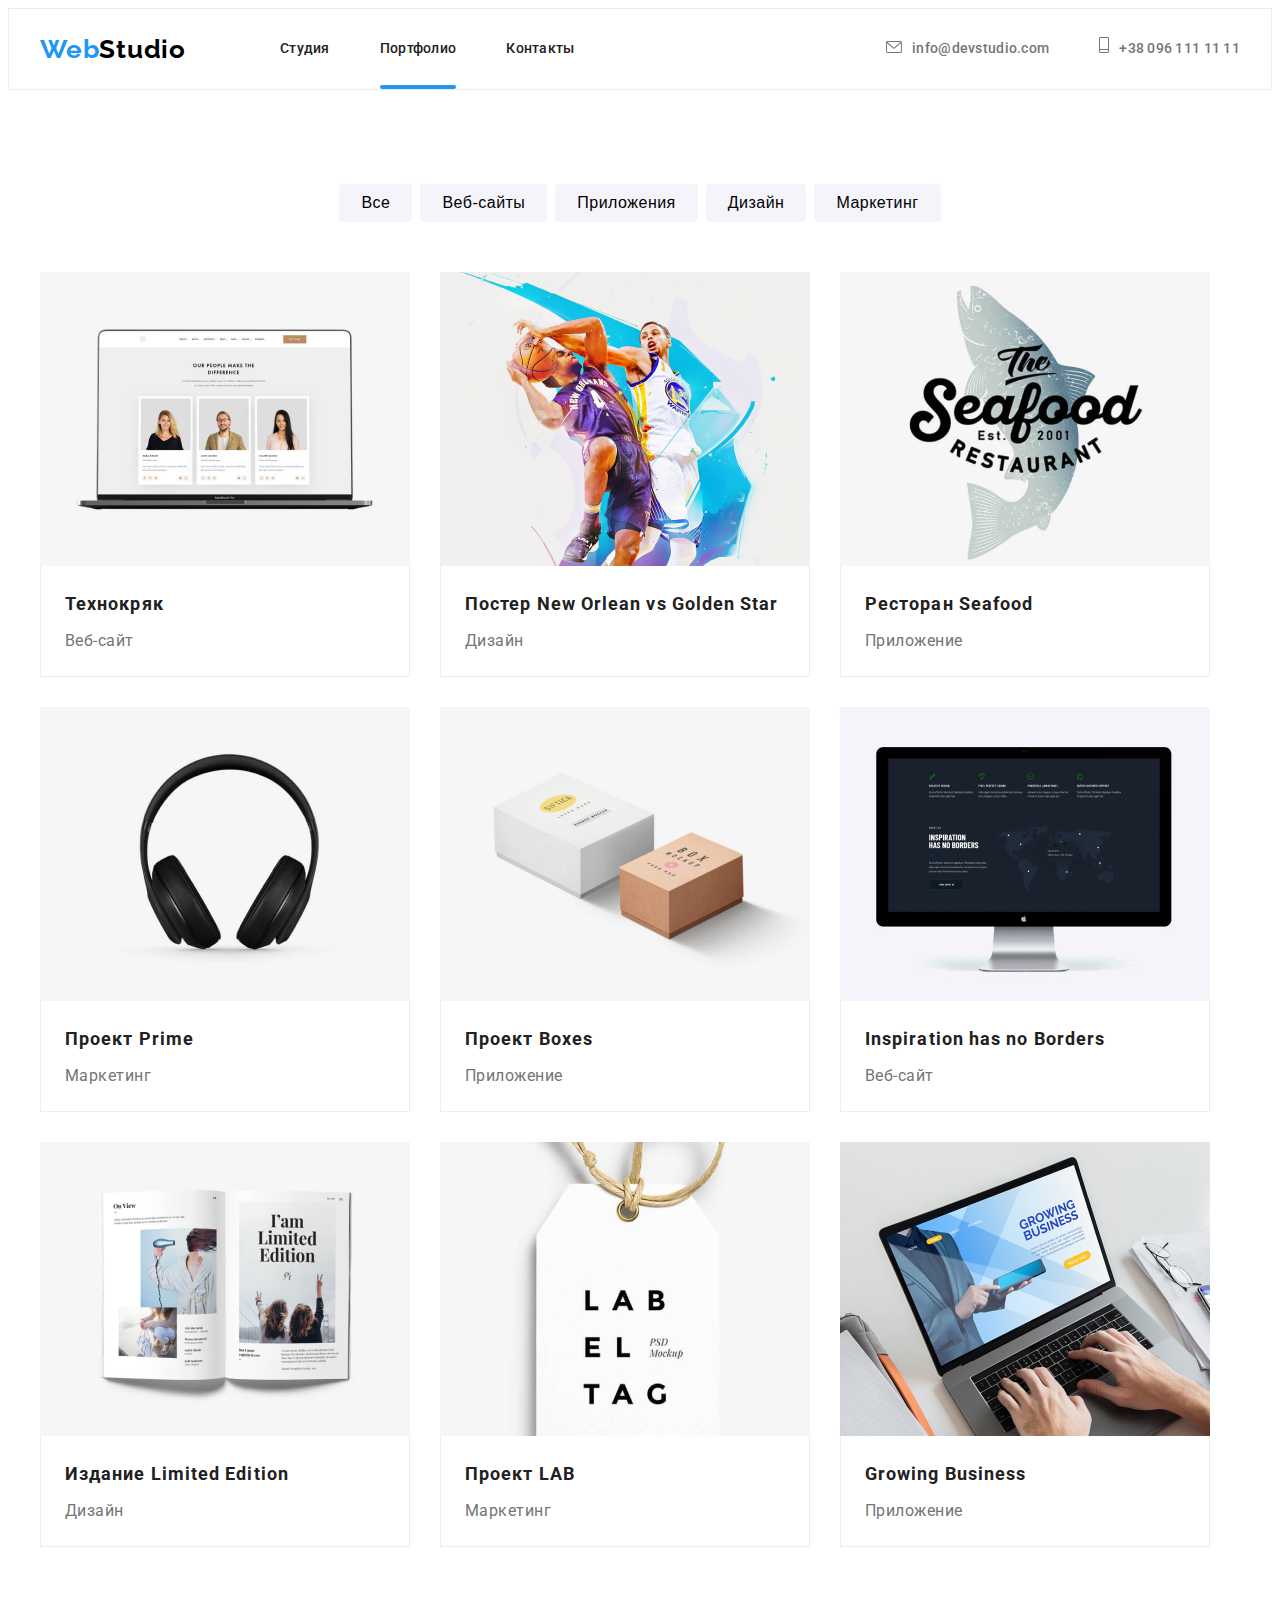
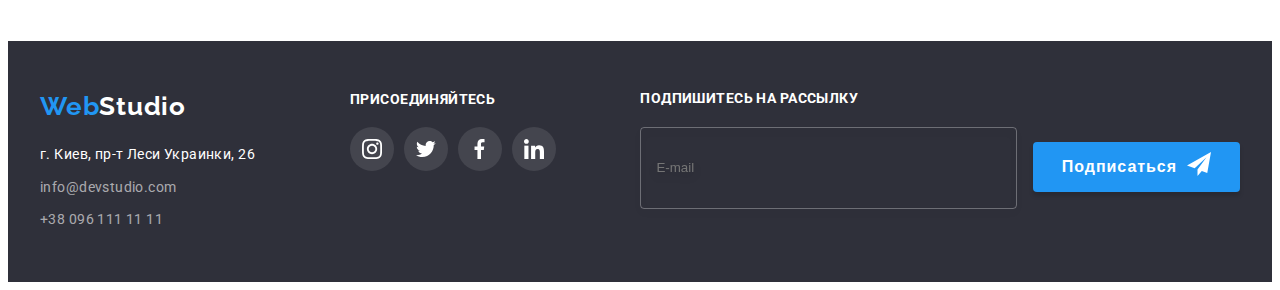
==== portfolio.html @ e5c0bc7d "Initial commit" ====
<!DOCTYPE html>
<html lang="ru">

<head>
    <meta charset="utf-8" />
    <meta name="viewport" content="width=divice-width, initial-scale=1.0" />
    <title> WebStudio </title>
    <link rel="preconnect" href="https://fonts.googleapis.com">
    <link rel="preconnect" href="https://fonts.gstatic.com" crossorigin>
    <link
        href="https://fonts.googleapis.com/css2?family=Raleway:wght@700&family=Roboto:wght@400;500;700;900&display=swap"
        rel="stylesheet">
    <link rel="stylesheet" href="https://cdnjs.cloudflare.com/ajax/libs/modern-normalize/1.1.0/modern-normalize.min.css"
        integrity="sha512-wpPYUAdjBVSE4KJnH1VR1HeZfpl1ub8YT/NKx4PuQ5NmX2tKuGu6U/JRp5y+Y8XG2tV+wKQpNHVUX03MfMFn9Q=="
        crossorigin="anonymous" referrerpolicy="no-referrer" />
    <link rel="stylesheet" href="./css/styles.css">
</head>
<body>
    <header class="header">
        <div class="container header-container">
            <a class="logo link" href="/">Web<span class="logo-header">Studio</span></a>
            <nav class="nav">
    
                <ul class="list">
                    <li class="item">
                        <a class="link " href="/">Студия</a>
                    </li>
                    <li class="item">
                        <a class="link current" href="./portfolio.html">Портфолио</a>
                    </li>
                    <li class="item">
                        <a class="link" href="#">Контакты</a>
                    </li>
                </ul>
            </nav>
            <ul class="list header-contacts ">
                <li class="item">
                    <a class="link" href="mailto:info@devstudio.com"><svg class="icon" width="16" height="12">
                            <use href="./images/icons.svg#icon-envelope"></use>
                        </svg>info@devstudio.com</a>
                </li>
                <li class="item">
                    <a class="link" href="tel:+380961111111"><svg class="icon" width="10" height="16">
                            <use href="./images/icons.svg#icon-phone"></use>
                        </svg>+38 096 111 11 11</a>
                </li>
            </ul>
        </div>
    </header>
    <main>
        <section class="portfolio">
            <div class="container buttons-container">
                <h1 class="visually-hidden">Портфолио</h1>
                <ul class="buttons-list list">
                    <li class="item">
                        <button class="button" type="button">Все</button>
                    </li>
                    <li class="item">
                        <button class="button" type="button">Веб-сайты</button>
                    </li>
                    <li class="item">
                        <button class="button" type="button">Приложения</button>
                    </li>
                    <li class="item">
                        <button class="button" type="button">Дизайн</button>
                    </li>
                    <li class="item">
                        <button class="button" type="button">Маркетинг</button>
                    </li>
                </ul>
            </div>
            <div class="container">
                <ul class="list cards">
                    <li class="item card">
                        <a class="link" href="#">
                            <div class="img-wrap">
                                <img src="images/portfolio1.jpg" alt="web-site example" width="370px" height="294" />
                                <p class="overlay-text">
                                    Технокряк это современная площадка распространения коронавируса.
                                    Компании используют эту платформу для цифрового
                                    шпионажа и атак на защищённые сервера конкурентов.
                                </p>
                            </div>
                            <div class="info">
                                <h2 class="title">Технокряк</h2>
                                <p class="text">Веб-сайт</p>
                            </div>
                        </a>
                    </li>
                    <li class="item card">
                        <a href="#" class="link">
                            <div class="img-wrap">
                                <img src="images/portfolio2.jpg" alt="web-site example" width="370px" height="294" />
                                <p class="overlay-text">
                                    Технокряк это современная площадка распространения коронавируса.
                                    Компании используют эту платформу для цифрового
                                    шпионажа и атак на защищённые сервера конкурентов.
                                </p>
                            </div>
                            <div class="info">
                                <h2 class="title">Постер New Orlean vs Golden Star</h2>
                                <p class="text">Дизайн</p>
                            </div>
                        </a>
                    </li>
                    <li class="item card">
                        <a href="#" class="link">
                            <div class="img-wrap">
                                <img src="images/portfolio3.jpg" alt="web-site example" width="370px" height="294" />
                                <p class="overlay-text">
                                    Технокряк это современная площадка распространения коронавируса.
                                    Компании используют эту платформу для цифрового
                                    шпионажа и атак на защищённые сервера конкурентов.
                                </p>
                            </div>
                            <div class="info">
                                <h2 class="title">Ресторан Seafood</h2>
                                <p class="text">Приложение</p>
                            </div>
                        </a>
                    </li>
                    <li class="item card">
                        <a href="#" class="link">
                            <div class="img-wrap">
                                <img src="images/portfolio4.jpg" alt="web-site example" width="370px" height="294" />
                                <p class="overlay-text">
                                    Технокряк это современная площадка распространения коронавируса.
                                    Компании используют эту платформу для цифрового
                                    шпионажа и атак на защищённые сервера конкурентов.
                                </p>
                            </div>
                            <div class="info">
                                <h2 class="title">Проект Prime</h2>
                                <p class="text">Маркетинг</p>
                            </div>
                        </a>
                    </li>
                    <li class="item card">
                        <a href="#" class="link">
                            <div class="img-wrap">
                                <img src="images/portfolio5.jpg" alt="web-site example" width="370px" height="294" />
                                <p class="overlay-text">
                                    Технокряк это современная площадка распространения коронавируса.
                                    Компании используют эту платформу для цифрового
                                    шпионажа и атак на защищённые сервера конкурентов.
                                </p>
                            </div>
                            <div class="info">
                                <h2 class="title">Проект Boxes</h2>
                                <p class="text">Приложение</p>
                            </div>
                        </a>
                    </li>
                    <li class="item card">
                        <a href="#" class="link">
                            <div class="img-wrap">
                                <img src="images/portfolio6.jpg" alt="web-site example" width="370px" height="294" />
                                <p class="overlay-text">
                                    Технокряк это современная площадка распространения коронавируса.
                                    Компании используют эту платформу для цифрового
                                    шпионажа и атак на защищённые сервера конкурентов.
                                </p>
                            </div>
                            <div class="info">
                                <h2 class="title">Inspiration has no Borders</h2>
                                <p class="text">Веб-сайт</p>
                            </div>
                        </a>
                    </li>
                    <li class="item card">
                        <a href="#" class="link">
                            <div class="img-wrap">
                                <img src="images/portfolio7.jpg" alt="web-site example" width="370px" height="294" />
                                <p class="overlay-text">
                                    Технокряк это современная площадка распространения коронавируса.
                                    Компании используют эту платформу для цифрового
                                    шпионажа и атак на защищённые сервера конкурентов.
                                </p>
                            </div>
                            <div class="info">
                                <h2 class="title">Издание Limited Edition</h2>
                                <p class="text">Дизайн</p>
                            </div>
                        </a>
                    </li>
                    <li class="item card">
                        <a href="#" class="link">
                            <div class="img-wrap">
                                <img src="images/portfolio8.jpg" alt="web-site example" width="370px" height="294" />
                                <p class="overlay-text">
                                    Технокряк это современная площадка распространения коронавируса.
                                    Компании используют эту платформу для цифрового
                                    шпионажа и атак на защищённые сервера конкурентов.
                                </p>
                            </div>
                            <div class="info">
                                <h2 class="title">Проект LAB</h2>
                                <p class="text">Маркетинг</p>
                            </div>
                        </a>
                    </li>
                    <li class="item card">
                        <a href="#" class="link">
                            <div class="img-wrap">
                                <img src="images/portfolio9.jpg" alt="web-site example" width="370px" height="294" />
                                <p class="overlay-text">
                                    Технокряк это современная площадка распространения коронавируса.
                                    Компании используют эту платформу для цифрового
                                    шпионажа и атак на защищённые сервера конкурентов.
                                </p>
                            </div>
                            <div class="info">
                                <h2 class="title">Growing Business</h2>
                                <p class="text">Приложение</p>
                            </div>
                        </a>
                    </li>
                </ul>
            </div>
        </section>
    </main>
    <footer class="footer">
        <div class="container">
            <div class="footer-contacts">
                <a class="logo link" href="/">Web<span class="logo-footer">Studio</span></a>
                <address>
                    <ul class="list contact-list">
                        <li class="item">
                            <a class="link" href="https://goo.gl/maps/MKQ6ixuW8aqWwScH6">г. Киев, пр-т Леси Украинки, 26</a>
                        </li>
                        <li class="item">
                            <a class="link" href="mailto:info@devstudio.com">info@devstudio.com</a>
                        </li>
                        <li class="item">
                            <a class="link" href="tel:+380961111111">+38 096 111 11 11</a>
                        </li>
                    </ul>
                </address>
            </div>
            <div class="footer-social-box">
                <p class="text">присоединяйтесь</p>
                <ul class="list footer-social">
                    <li class="item">
                        <a class="link" href="https://www.instagram.com/" target="_blank" rel="noopener noreferrer">
                            <svg class="icon" width="20" height="20">
                                <use href="./images/icons.svg#icon-instagram"></use>
                            </svg>
                        </a>
                    </li>
                    <li class="item">
                        <a class="link" href="https://www.twitter.com/" target="_blank" rel="noopener noreferrer">
                            <svg class="icon" width="20" height="20">
                                <use href="./images/icons.svg#icon-twitter"></use>
                            </svg>
                        </a>
                    </li>
                    <li class="item">
                        <a class="link" href="https://www.facebook.com/" target="_blank" rel="noopener noreferrer">
                            <svg class="icon" width="20" height="20">
                                <use href="./images/icons.svg#icon-facebook"></use>
                            </svg>
                        </a>
                    </li>
                    <li class="item">
                        <a class="link" href="https://www.linkedin.com/" target="_blank" rel="noopener noreferrer">
                            <svg class="icon" width="20" height="20">
                                <use href="./images/icons.svg#icon-linkedin"></use>
                            </svg>
                        </a>
                    </li>
                </ul>
            </div>
            <div class="footer-input">
                <p class="join">Подпишитесь на рассылку</p>
                <form class="mail">
                    <label class="mail-field">
                        <input type="email" name="mail" class="mail-input" placeholder="E-mail" />
                    </label>
                    <button type="submit" class="button submit">Подписаться
                        <svg class="submit-icon" width="24" height="24">
                            <use href="./images/icons.svg#icon-send"></use>
                        </svg>
                    </button>
                </form>
            </div>
        </div>
    </footer>
</body>
</html>
---- css/styles.css ----
:root {
  --primary-text-color: #757575;
  --primary-bg-color: #ffffff;
  --secondary-bg-color: #f5f4fa;
  --footer-hero-bg-color: #2f303a;
  --title-link-color: #212121;
  --secondary-link-color: #757575;
  --accent-color: #2196f3;
  --logo-up-color: #000000;
  --logo-down-color: #ffffff;
  --address-color: #ffffff;
  --address-secondary-color: rgba(255, 255, 255, 0.6);
}

/* General styles */

body {
  color: var(--primary-text-color);
  background-color: var(--primary-bg-color);
  font-family: Roboto, sans-serif;
  font-size: 14px;
  line-height: 1.71;
  letter-spacing: 0.03em;
}

ol,
ul {
  list-style: none;
  margin: 0;
  padding: 0;
}

h1,
h2,
h3,
h4,
h5,
h6,
li,
p {
  margin: 0;
  padding: 0;
}

img {
  display: block;
}

.container {
  margin-right: auto;
  margin-left: auto;
  width: 1200px;
  padding-left: 15px;
  padding-right: 15px;
}

.visually-hidden {
  position: absolute;
  white-space: nowrap;
  width: 1px;
  height: 1px;
  overflow: hidden;
  border: 0;
  padding: 0;
  clip: rect(0 0 0 0);
  clip-path: inset(50%);
  margin: -1px;
}

.button {
  border: none;
  outline: none;
}

.link {
  text-decoration: none;
}

.title {
  color: var(--title-link-color);
  font-weight: 700;
  font-size: 36px;
  line-height: 1.17;
}

/* Logo  */

.logo {
  font-family: "Raleway", sans-serif;
  font-weight: 700;
  font-size: 26px;
  line-height: 1.19;
  color: var(--accent-color);
  letter-spacing: 0.03em;
  margin-right: 94px;
}

.logo-header {
  color: var(--logo-up-color);
}

.logo-footer {
  color: var(--logo-down-color);
}

/* Rest of the header */

.header {
  border: 1px solid #ececec;
}

.header-container {
  display: flex;
  align-items: center;
  height: 80px;
}

.header-contacts {
  margin-left: auto;
}

.nav {
  display: flex;
}

.nav .link {
  font-weight: 500;
  font-size: 14px;
  line-height: 1.14;
  letter-spacing: 0.02em;
  color: var(--title-link-color);
  transition: color 250ms cubic-bezier(0.4, 0, 0.2, 1);

  padding: 33px 0;

  position: relative;
}

.nav .link.current::after {
  content: "";

  position: absolute;
  left: 0;
  bottom: 0;

  display: block;
  width: 100%;
  height: 4px;
  background-color: var(--accent-color);
  border-radius: 2px;
}

.header .list {
  display: flex;
}

.header .item:not(:last-child) {
  margin-right: 50px;
}

.header-contacts .link {
  font-weight: 500;
  font-size: 14px;
  line-height: 1.14;
  letter-spacing: 0.02em;
  color: var(--secondary-link-color);
  transition: color 250ms cubic-bezier(0.4, 0, 0.2, 1);

  align-items: center;
}

.header .list .link:hover,
.header .list .link:focus {
  color: var(--accent-color);
}

.header-contacts .link:hover,
.header-contacts .link:focus,
.header-contacts .icon:hover,
.header-contacts .icon:focus {
  color: var(--accent-color);
  --color2: var(--accent-color);
}

.header-contacts .icon {
  margin-right: 10px;
}

/* Hero */

.hero {
  background-color: var(--footer-hero-bg-color);

  background-image: linear-gradient(
      rgba(47, 48, 58, 0.4),
      rgba(47, 48, 58, 0.4)
    ),
    url(../images/hero.jpg);

  padding-top: 200px;
  padding-bottom: 200px;
}

.hero .container {
  display: flex;
  justify-content: center;
  align-items: center;
  flex-direction: column;
}

.hero .title {
  color: var(--primary-bg-color);
  font-weight: 900;
  font-size: 44px;
  line-height: 1.36;

  text-align: center;
  letter-spacing: 0.06em;
  text-transform: uppercase;
  margin-bottom: 30px;
}

.hero .button {
  background: var(--accent-color);
  border-radius: 4px;

  color: var(--address-color);
  font-weight: bold;
  font-size: 16px;
  line-height: 1.87;
  text-align: center;
  letter-spacing: 0.06em;

  min-width: 200px;
  min-height: 50px;

  transition: background-color 250ms cubic-bezier(0.4, 0, 0.2, 1),
    background-color 250ms cubic-bezier(0.4, 0, 0.2, 1);
}

.hero .button:active {
  box-shadow: 0px 4px 4px rgba(0, 0, 0, 0.15);
}

.hero .button:hover,
.hero .button:focus {
  background-color: var(--primary-bg-color);
  color: var(--accent-color);
}
/* Advantages */

.advantages {
  padding-top: 94px;
}

.advantages > .container > .list {
  display: flex;
}

.advantages .item {
  width: 270px;
}

.advantages .item:not(:last-child) {
  margin-right: 30px;
}

.advantages .title {
  font-weight: bold;
  font-size: 14px;
  line-height: 1.14;
  letter-spacing: 0.03em;
  text-transform: uppercase;

  margin-bottom: 10px;
}

.advantages .text {
  font-size: 14px;
  line-height: 1.71;

  letter-spacing: 0.03em;
}

.icon-box {
  display: flex;
  width: 270px;
  height: 120px;
  background-color: var(--secondary-bg-color);
  border-radius: 4px;
  margin-bottom: 30px;
  justify-content: center;
  align-items: center;
}

/* Work section */

.work {
  padding-bottom: 94px;
  padding-top: 94px;
}

.work .list {
  display: flex;
}

.work .item {
  margin-right: 30px;
}

.work .item {
  position: relative;
}

.work .text {
  position: absolute;
  bottom: 0;
  left: 0;
  right: 0;
  margin: 0;
  padding-top: 27px;
  padding-bottom: 27px;

  text-align: center;
  font-weight: bold;
  font-size: 14px;
  line-height: 1.14;
  text-align: center;
  letter-spacing: 0.03em;
  text-transform: uppercase;
  color: var(--address-color);

  background: rgba(47, 48, 58, 0.8);
}

.work .title {
  font-weight: bold;
  font-size: 36px;
  line-height: 1.16;
  text-align: center;
  letter-spacing: 0.03em;

  margin-bottom: 50px;
}

/* Team section  */

.team {
  background-color: var(--secondary-bg-color);
  padding-bottom: 94px;
  padding-top: 94px;
}

.team .list {
  display: flex;
}

.team .card {
  background-color: var(--primary-bg-color);
  box-shadow: 0px 1px 3px rgba(0, 0, 0, 0.12), 0px 1px 1px rgba(0, 0, 0, 0.14),
    0px 2px 1px rgba(0, 0, 0, 0.2);
  border-radius: 0px 0px 4px 4px;

  padding-bottom: 30px;
  margin-right: 30px;
}

.team .title {
  font-weight: bold;
  font-size: 36px;
  line-height: 1.16;
  text-align: center;
  letter-spacing: 0.03em;
  margin-bottom: 50px;
}

.team .list .title {
  font-weight: 500;
  font-size: 16px;
  line-height: 1.18;

  text-align: center;
  letter-spacing: 0.03em;

  margin-bottom: 10px;
  margin-top: 30px;
}

.team .text {
  font-size: 16px;
  line-height: 1.18;

  text-align: center;
  letter-spacing: 0.03em;
  margin-bottom: 16px;
}

.team-social {
  display: flex;
  justify-content: center;
}

.team .item {
  display: flex;
  justify-content: center;
  align-items: center;
}

.team .link {
  width: 44px;
  height: 44px;
  background-color: var(--address-color);
  fill: #afb1b8;
  transition: background-color 250ms cubic-bezier(0.4, 0, 0.2, 1),
    fill 250ms cubic-bezier(0.4, 0, 0.2, 1);

  border-radius: 50%;
}

.team .item:not(:last-child) {
  margin-right: 10px;
}

.team-social .link {
  display: flex;
  align-items: center;
  justify-content: center;
}

.team .link:hover,
.team .link:focus {
  background-color: var(--accent-color);
  fill: var(--primary-bg-color);
}

/* Our clients */

.clients {
  padding: 94px 0;
}

.clients .title {
  font-weight: bold;
  font-size: 36px;
  line-height: 1.16;
  text-align: center;
  letter-spacing: 0.03em;
  margin-bottom: 50px;
}

.clients .list {
  display: flex;
  justify-content: center;
}

.clients .item:not(:last-child) {
  margin-right: 30px;
}

.clients .link {
  display: flex;
  width: 170px;
  height: 92px;
  align-items: center;
  justify-content: center;
  border: 1px solid #afb1b8;
  border-radius: 4px;
  fill: #afb1b8;

  transition: border-color 250ms cubic-bezier(0.4, 0, 0.2, 1);
  transition: fill 250ms cubic-bezier(0.4, 0, 0.2, 1);
}

.clients .link:hover,
.clients .link:focus {
  fill: var(--accent-color);
  border: 1px solid var(--accent-color);
}

/* Footer */

.footer {
  background-color: var(--footer-hero-bg-color);
  padding-bottom: 50px;
  padding-top: 50px;
}

.footer .container {
  display: flex;
}

.footer-contacts {
  margin-right: 70px;
}

.footer .list {
  margin-top: 20px;
}

.footer .list.contact-list .link {
  color: var(--address-secondary-color);
  font-family: Roboto;
  font-style: normal;
  font-weight: normal;
  font-size: 14px;
  line-height: 1.71;

  transition: color 250ms cubic-bezier(0.4, 0, 0.2, 1);

  letter-spacing: 0.03em;
}

.footer .item:not(:last-child) {
  margin-bottom: 9px;
}

.footer .item:first-child .link {
  color: var(--address-color);
}

.footer .list .link:hover,
.footer .list .link:focus {
  color: var(--accent-color);
}

.footer-social-box .text {
  font-weight: bold;
  font-size: 14px;
  line-height: 16px;
  letter-spacing: 0.03em;
  text-transform: uppercase;
  color: var(--address-color);
}

.footer-social {
  display: flex;
}

.footer-social .icon {
  fill: var(--address-color);
}

.footer-social .link {
  width: 44px;
  height: 44px;
  display: flex;
  align-items: center;
  justify-content: center;
  background: rgba(255, 255, 255, 0.1);
  border-radius: 50%;

  transition: background-color 250ms cubic-bezier(0.4, 0, 0.2, 1),
    fill 250ms cubic-bezier(0.4, 0, 0.2, 1);
}

.footer-social .item:not(:last-child) {
  margin-right: 10px;
}

.footer-social .link:hover,
.footer-social .link:focus {
  background-color: var(--accent-color);
}

.footer-input {
  margin-left: auto;
}

.join {
  font-weight: bold;
  font-size: 14px;
  line-height: 1.14;
  letter-spacing: 0.03em;
  text-transform: uppercase;
  margin-bottom: 20px;

  color: var(--address-color);
}

.mail-input {
  border: 1px solid rgba(255, 255, 255, 0.3);
  filter: drop-shadow(0px 4px 4px rgba(0, 0, 0, 0.15));
  border-radius: 4px;
  background-color: transparent;

  color: var(--address-color);

  margin-right: 12px;
  padding-top: 15px;
  padding-bottom: 15px;
  padding-left: 15px;
  width: 358px;
  height: 50px;
}

.submit {
  background-color: var(--accent-color);
  box-shadow: 0px 4px 4px rgba(0, 0, 0, 0.15);
  border-radius: 4px;

  font-weight: bold;
  font-size: 16px;
  display: inline-flex;
  line-height: 1.87;
  text-align: center;
  letter-spacing: 0.06em;
  color: var(--address-color);

  padding: 10px 29px;
  height: 50px;
  transition: color 250ms cubic-bezier(0.4, 0, 0.2, 1),
    background-color 250ms cubic-bezier(0.4, 0, 0.2, 1);
}

.submit-icon {
  margin-left: 10px;
  fill: var(--primary-bg-color);
  transition: fill 250ms cubic-bezier(0.4, 0, 0.2, 1);
}

.submit:hover .submit-icon,
.submit:focus .submit-icon {
  fill: var(--accent-color);
}

.submit:hover,
.submit:focus {
  background-color: var(--primary-bg-color);
  color: var(--accent-color);
}

/* Portfolio */

.portfolio {
  padding-top: 94px;
  padding-bottom: 94px;
}

.buttons-list {
  display: flex;
  justify-content: center;
}

.buttons-container {
  margin-bottom: 50px;
}

.buttons-list .item:not(:last-child) {
  margin-right: 8px;
}

/* Backdrop-modal  */

.backdrop {
  position: fixed;
  top: 0;
  left: 0;
  width: 100vw;
  height: 100vh;
  background-color: rgba(0, 0, 0, 0.2);
  z-index: 999;
}

.backdrop.is-hidden {
  opacity: 0;
  pointer-events: none;
}

.modal {
  min-width: 528px;
  min-height: 581px;
  padding: 40px;
  box-sizing: border-box;

  position: absolute;
  top: 50%;
  left: 50%;
  transform: translate(-50%, -50%);

  background: var(--primary-bg-color);
  box-shadow: 0px 1px 3px rgba(0, 0, 0, 0.12), 0px 1px 1px rgba(0, 0, 0, 0.14),
    0px 2px 1px rgba(0, 0, 0, 0.2);
  border-radius: 4px;
}

.close {
  position: absolute;
  top: 8px;
  right: 8px;

  display: flex;
  align-items: center;
  justify-content: center;

  min-width: 30px;
  min-height: 30px;
  padding: 0;
  border: 1px solid rgba(0, 0, 0, 0.1);
  border-radius: 50%;
  background-color: transparent;
  transition: fill 250ms cubic-bezier(0.4, 0, 0.2, 1);
}

.close:hover,
.close:focus {
  fill: var(--accent-color);
}

.modal-title {
  font-weight: bold;
  font-size: 20px;
  line-height: 1.15;
  text-align: center;
  letter-spacing: 0.03em;
  margin-bottom: 12px;

  color: #212121;
}

.modal-input {
  outline: none;
  width: 100%;

  height: 40px;
  border: 1px solid rgba(33, 33, 33, 0.2);
  border-radius: 4px;
  background-color: transparent;
  padding-left: 42px;
  padding-right: 15px;
  transition: border-color 250ms cubic-bezier(0.4, 0, 0.2, 1);
}

.modal-text {
  outline: none;
  width: 100%;
  height: 120px;
  border: 1px solid rgba(33, 33, 33, 0.2);
  border-radius: 4px;
  background-color: transparent;
  padding: 12px 16px;
  resize: none;
  transition: border-color 250ms cubic-bezier(0.4, 0, 0.2, 1);
}

.modal-field {
  margin-bottom: 10px;
}

.modal-field:last-child {
  margin-bottom: 20px;
}

.modal-label {
  display: block;
  margin-bottom: 4px;
  font-style: 12px;
  line-height: 1.14;
  letter-spacing: 0.01em;
  color: var(--primary-text-color);
}

.input-wrap {
  position: relative;
}

.modal-icon {
  position: absolute;
  top: 50%;
  left: 15px;
  transform: translateY(-50%);
  transition: fill 250ms cubic-bezier(0.4, 0, 0.2, 1);
}

.modal-input:focus,
.modal-text:focus {
  border-color: var(--accent-color);
}

.modal-input:focus + .modal-icon {
  fill: var(--accent-color);
}

.modal-check-text {
  font-size: 14px;
  line-height: 1.71;
  letter-spacing: 0.03em;
  color: var(--primary-text-color);
  display: flex;
  justify-content: center;
  align-items: center;
  margin-bottom: 30px;
}

.modal-check-text::before {
  content: "";
  width: 16px;
  height: 15px;
  border: 2px solid var(--title-link-color);
  display: block;
  border-radius: 2px;
  margin-right: 9px;
}

.modal-check:checked + .modal-check-text::before {
  background-image: url(../images/check.svg);
  border: none;
  background-position: center;
  background-repeat: no-repeat;
}

.terms {
  cursor: pointer;
  text-decoration: underline;
  color: var(--accent-color);
}

.modal-check {
  text-align: center;
}

.modal-button-wrap {
  display: flex;
  justify-content: center;
}

.modal-button {
  background: var(--accent-color);
  box-shadow: 0px 4px 4px rgba(0, 0, 0, 0.15);
  border: none;
  border-radius: 4px;
  padding: 10px 55px;

  font-weight: bold;
  font-size: 16px;
  line-height: 1.87;
  display: flex;
  align-items: center;
  text-align: center;
  letter-spacing: 0.06em;

  color: var(--address-color);
}

.modal-button:active {
  background: #188ce8;
}

/* Portfolio-page  */

.portfolio .button {
  background-color: var(--secondary-bg-color);
  border-radius: 4px;

  padding: 6px 22px;
  font-weight: 500;
  font-size: 16px;
  line-height: 1.62;
  text-align: center;
  letter-spacing: 0.03em;

  transition: background-color 250ms cubic-bezier(0.4, 0, 0.2, 1),
    color 250ms cubic-bezier(0.4, 0, 0.2, 1),
    box-shadow 250ms cubic-bezier(0.4, 0, 0.2, 1);
}

.portfolio .button:hover,
.portfolio .button:focus {
  color: var(--address-color);
  background-color: var(--accent-color);
  box-shadow: 0px 3px 1px rgba(0, 0, 0, 0.1), 0px 1px 2px rgba(0, 0, 0, 0.08),
    0px 2px 2px rgba(0, 0, 0, 0.12);
}

.portfolio .cards {
  display: flex;
  flex-wrap: wrap;
}

.portfolio .title {
  font-weight: bold;
  font-size: 18px;
  line-height: 2;
  letter-spacing: 0.06em;

  margin-bottom: 4px;
}

.portfolio .text {
  font-size: 16px;
  line-height: 1.87;
  letter-spacing: 0.03em;
  color: var(--primary-text-color);
}

.img-wrap {
  position: relative;
  overflow: hidden;
}

.portfolio .card {
  transition: box-shadow 250ms cubic-bezier(0.4, 0, 0.2, 1);
  width: 370px;
}

.overlay-text {
  position: absolute;
  top: 0;
  left: 0;
  padding: 63px 24px;
  transform: translateY(100%);

  font-size: 18px;
  line-height: 1.56;
  letter-spacing: 0.03em;

  color: var(--address-color);
  background-color: rgba(33, 150, 243, 0.9);
  transition: transform 250ms cubic-bezier(0.4, 0, 0.2, 1);
}

.portfolio .card:hover,
.portfolio .card:focus {
  box-shadow: 0px 1px 1px rgba(0, 0, 0, 0.12), 0px 4px 4px rgba(0, 0, 0, 0.06),
    1px 4px 6px rgba(0, 0, 0, 0.16);
}

.portfolio .card:hover .overlay-text {
  transform: translateY(0);
}

.info {
  padding: 20px 24px;
  border-right: 1px solid #eeeeee;
  border-left: 1px solid #eeeeee;
  border-bottom: 1px solid #eeeeee;
}

.portfolio .card:not(:nth-child(3n + 3)) {
  margin-right: 30px;
}

.portfolio .card:not(:nth-last-child(-n + 3)) {
  margin-bottom: 30px;
}
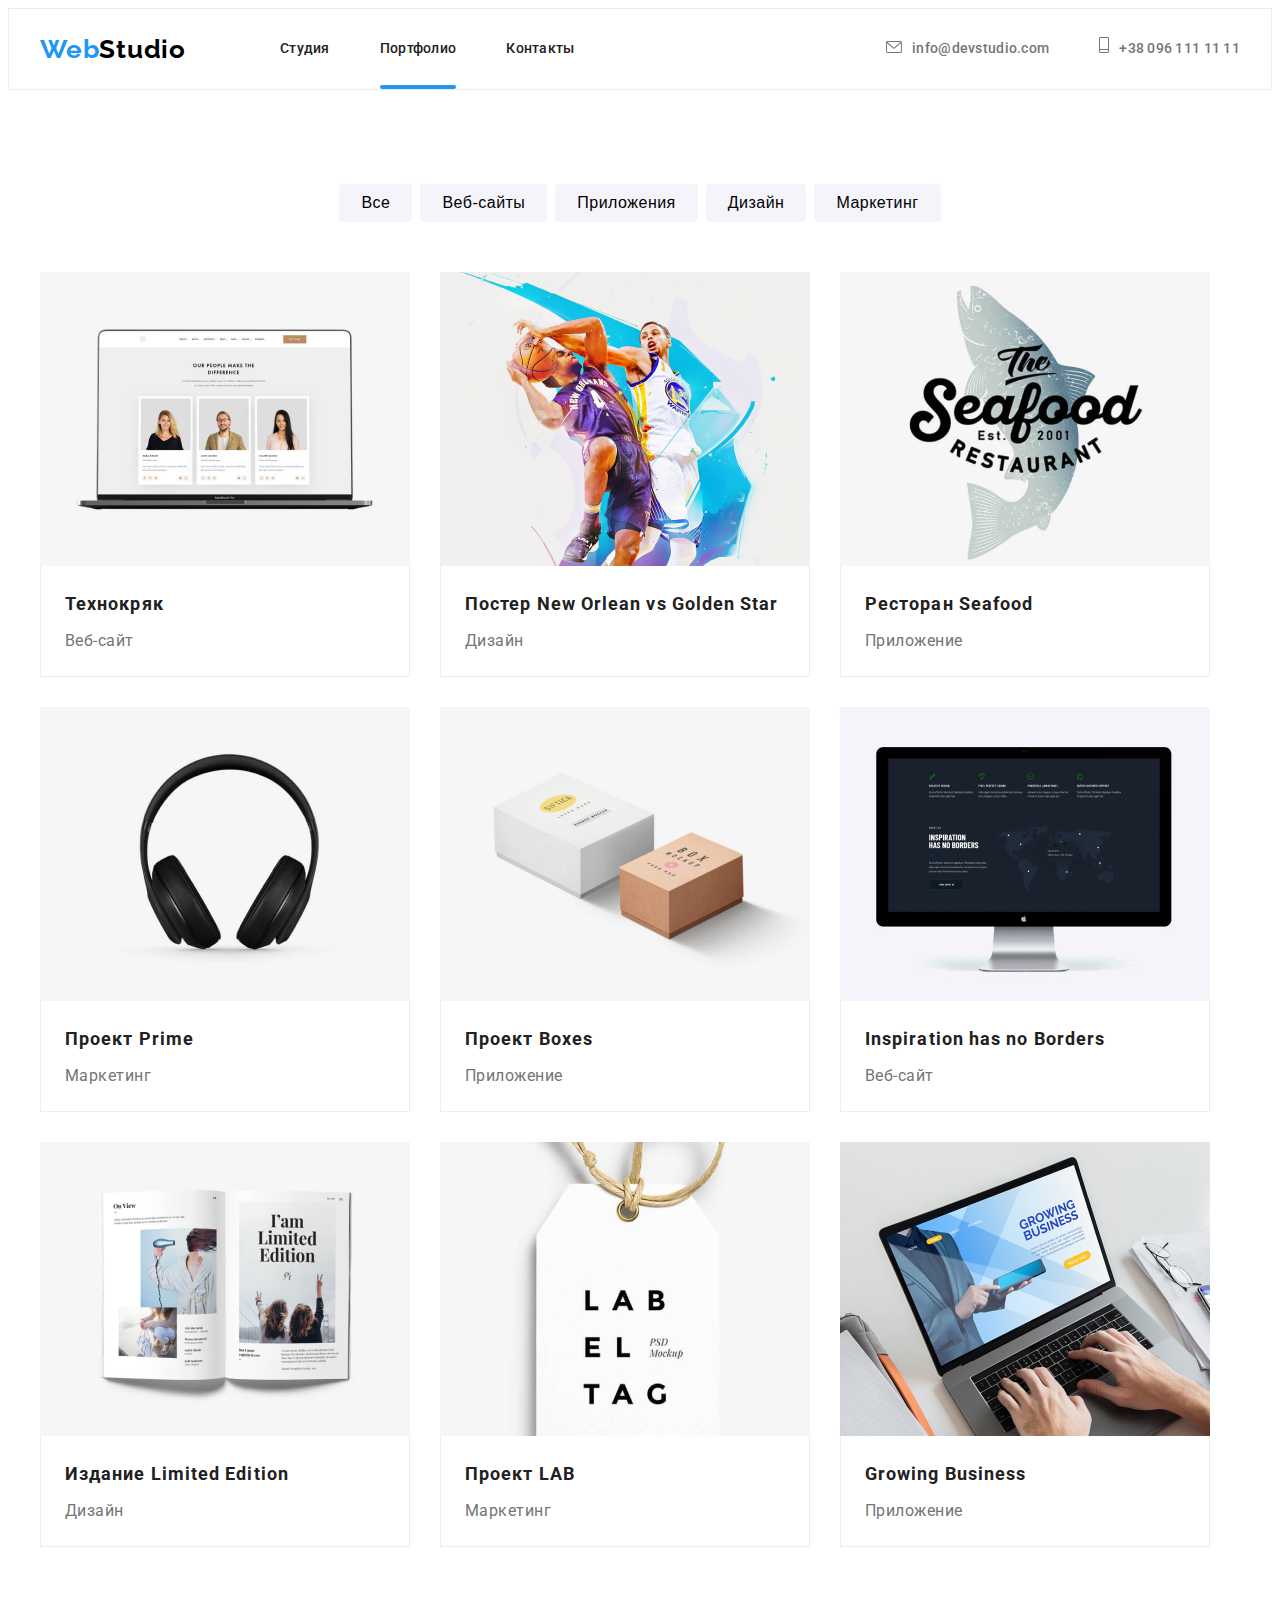
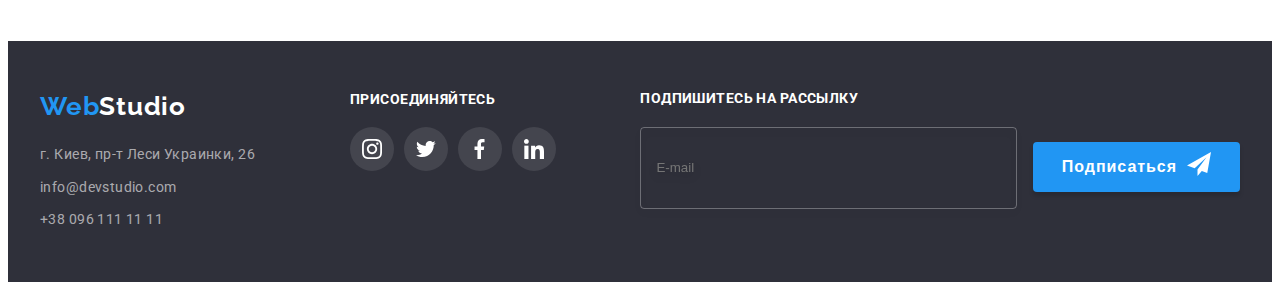
==== commit 926c8fa1: "1" ====
--- a/portfolio.html
+++ b/portfolio.html
@@ -14,6 +14,7 @@
         integrity="sha512-wpPYUAdjBVSE4KJnH1VR1HeZfpl1ub8YT/NKx4PuQ5NmX2tKuGu6U/JRp5y+Y8XG2tV+wKQpNHVUX03MfMFn9Q=="
         crossorigin="anonymous" referrerpolicy="no-referrer" />
     <link rel="stylesheet" href="./css/styles.css">
+    <link rel="stylesheet" href="./css/main.css">
 </head>
 <body>
     <header class="header">
--- a/css/styles.css
+++ b/css/styles.css
@@ -1,944 +1,21 @@
-:root {
-  --primary-text-color: #757575;
-  --primary-bg-color: #ffffff;
-  --secondary-bg-color: #f5f4fa;
-  --footer-hero-bg-color: #2f303a;
-  --title-link-color: #212121;
-  --secondary-link-color: #757575;
-  --accent-color: #2196f3;
-  --logo-up-color: #000000;
-  --logo-down-color: #ffffff;
-  --address-color: #ffffff;
-  --address-secondary-color: rgba(255, 255, 255, 0.6);
-}
-
 /* General styles */
-
-body {
-  color: var(--primary-text-color);
-  background-color: var(--primary-bg-color);
-  font-family: Roboto, sans-serif;
-  font-size: 14px;
-  line-height: 1.71;
-  letter-spacing: 0.03em;
-}
-
-ol,
-ul {
-  list-style: none;
-  margin: 0;
-  padding: 0;
-}
-
-h1,
-h2,
-h3,
-h4,
-h5,
-h6,
-li,
-p {
-  margin: 0;
-  padding: 0;
-}
-
-img {
-  display: block;
-}
-
-.container {
-  margin-right: auto;
-  margin-left: auto;
-  width: 1200px;
-  padding-left: 15px;
-  padding-right: 15px;
-}
-
-.visually-hidden {
-  position: absolute;
-  white-space: nowrap;
-  width: 1px;
-  height: 1px;
-  overflow: hidden;
-  border: 0;
-  padding: 0;
-  clip: rect(0 0 0 0);
-  clip-path: inset(50%);
-  margin: -1px;
-}
-
-.button {
-  border: none;
-  outline: none;
-}
-
-.link {
-  text-decoration: none;
-}
-
-.title {
-  color: var(--title-link-color);
-  font-weight: 700;
-  font-size: 36px;
-  line-height: 1.17;
-}
 
 /* Logo  */
 
-.logo {
-  font-family: "Raleway", sans-serif;
-  font-weight: 700;
-  font-size: 26px;
-  line-height: 1.19;
-  color: var(--accent-color);
-  letter-spacing: 0.03em;
-  margin-right: 94px;
-}
-
-.logo-header {
-  color: var(--logo-up-color);
-}
-
-.logo-footer {
-  color: var(--logo-down-color);
-}
-
 /* Rest of the header */
-
-.header {
-  border: 1px solid #ececec;
-}
-
-.header-container {
-  display: flex;
-  align-items: center;
-  height: 80px;
-}
-
-.header-contacts {
-  margin-left: auto;
-}
-
-.nav {
-  display: flex;
-}
-
-.nav .link {
-  font-weight: 500;
-  font-size: 14px;
-  line-height: 1.14;
-  letter-spacing: 0.02em;
-  color: var(--title-link-color);
-  transition: color 250ms cubic-bezier(0.4, 0, 0.2, 1);
-
-  padding: 33px 0;
-
-  position: relative;
-}
-
-.nav .link.current::after {
-  content: "";
-
-  position: absolute;
-  left: 0;
-  bottom: 0;
-
-  display: block;
-  width: 100%;
-  height: 4px;
-  background-color: var(--accent-color);
-  border-radius: 2px;
-}
-
-.header .list {
-  display: flex;
-}
-
-.header .item:not(:last-child) {
-  margin-right: 50px;
-}
-
-.header-contacts .link {
-  font-weight: 500;
-  font-size: 14px;
-  line-height: 1.14;
-  letter-spacing: 0.02em;
-  color: var(--secondary-link-color);
-  transition: color 250ms cubic-bezier(0.4, 0, 0.2, 1);
-
-  align-items: center;
-}
-
-.header .list .link:hover,
-.header .list .link:focus {
-  color: var(--accent-color);
-}
-
-.header-contacts .link:hover,
-.header-contacts .link:focus,
-.header-contacts .icon:hover,
-.header-contacts .icon:focus {
-  color: var(--accent-color);
-  --color2: var(--accent-color);
-}
-
-.header-contacts .icon {
-  margin-right: 10px;
-}
 
 /* Hero */
 
-.hero {
-  background-color: var(--footer-hero-bg-color);
-
-  background-image: linear-gradient(
-      rgba(47, 48, 58, 0.4),
-      rgba(47, 48, 58, 0.4)
-    ),
-    url(../images/hero.jpg);
-
-  padding-top: 200px;
-  padding-bottom: 200px;
-}
-
-.hero .container {
-  display: flex;
-  justify-content: center;
-  align-items: center;
-  flex-direction: column;
-}
-
-.hero .title {
-  color: var(--primary-bg-color);
-  font-weight: 900;
-  font-size: 44px;
-  line-height: 1.36;
-
-  text-align: center;
-  letter-spacing: 0.06em;
-  text-transform: uppercase;
-  margin-bottom: 30px;
-}
-
-.hero .button {
-  background: var(--accent-color);
-  border-radius: 4px;
-
-  color: var(--address-color);
-  font-weight: bold;
-  font-size: 16px;
-  line-height: 1.87;
-  text-align: center;
-  letter-spacing: 0.06em;
-
-  min-width: 200px;
-  min-height: 50px;
-
-  transition: background-color 250ms cubic-bezier(0.4, 0, 0.2, 1),
-    background-color 250ms cubic-bezier(0.4, 0, 0.2, 1);
-}
-
-.hero .button:active {
-  box-shadow: 0px 4px 4px rgba(0, 0, 0, 0.15);
-}
-
-.hero .button:hover,
-.hero .button:focus {
-  background-color: var(--primary-bg-color);
-  color: var(--accent-color);
-}
 /* Advantages */
-
-.advantages {
-  padding-top: 94px;
-}
-
-.advantages > .container > .list {
-  display: flex;
-}
-
-.advantages .item {
-  width: 270px;
-}
-
-.advantages .item:not(:last-child) {
-  margin-right: 30px;
-}
-
-.advantages .title {
-  font-weight: bold;
-  font-size: 14px;
-  line-height: 1.14;
-  letter-spacing: 0.03em;
-  text-transform: uppercase;
-
-  margin-bottom: 10px;
-}
-
-.advantages .text {
-  font-size: 14px;
-  line-height: 1.71;
-
-  letter-spacing: 0.03em;
-}
-
-.icon-box {
-  display: flex;
-  width: 270px;
-  height: 120px;
-  background-color: var(--secondary-bg-color);
-  border-radius: 4px;
-  margin-bottom: 30px;
-  justify-content: center;
-  align-items: center;
-}
 
 /* Work section */
 
-.work {
-  padding-bottom: 94px;
-  padding-top: 94px;
-}
-
-.work .list {
-  display: flex;
-}
-
-.work .item {
-  margin-right: 30px;
-}
-
-.work .item {
-  position: relative;
-}
-
-.work .text {
-  position: absolute;
-  bottom: 0;
-  left: 0;
-  right: 0;
-  margin: 0;
-  padding-top: 27px;
-  padding-bottom: 27px;
-
-  text-align: center;
-  font-weight: bold;
-  font-size: 14px;
-  line-height: 1.14;
-  text-align: center;
-  letter-spacing: 0.03em;
-  text-transform: uppercase;
-  color: var(--address-color);
-
-  background: rgba(47, 48, 58, 0.8);
-}
-
-.work .title {
-  font-weight: bold;
-  font-size: 36px;
-  line-height: 1.16;
-  text-align: center;
-  letter-spacing: 0.03em;
-
-  margin-bottom: 50px;
-}
-
 /* Team section  */
-
-.team {
-  background-color: var(--secondary-bg-color);
-  padding-bottom: 94px;
-  padding-top: 94px;
-}
-
-.team .list {
-  display: flex;
-}
-
-.team .card {
-  background-color: var(--primary-bg-color);
-  box-shadow: 0px 1px 3px rgba(0, 0, 0, 0.12), 0px 1px 1px rgba(0, 0, 0, 0.14),
-    0px 2px 1px rgba(0, 0, 0, 0.2);
-  border-radius: 0px 0px 4px 4px;
-
-  padding-bottom: 30px;
-  margin-right: 30px;
-}
-
-.team .title {
-  font-weight: bold;
-  font-size: 36px;
-  line-height: 1.16;
-  text-align: center;
-  letter-spacing: 0.03em;
-  margin-bottom: 50px;
-}
-
-.team .list .title {
-  font-weight: 500;
-  font-size: 16px;
-  line-height: 1.18;
-
-  text-align: center;
-  letter-spacing: 0.03em;
-
-  margin-bottom: 10px;
-  margin-top: 30px;
-}
-
-.team .text {
-  font-size: 16px;
-  line-height: 1.18;
-
-  text-align: center;
-  letter-spacing: 0.03em;
-  margin-bottom: 16px;
-}
-
-.team-social {
-  display: flex;
-  justify-content: center;
-}
-
-.team .item {
-  display: flex;
-  justify-content: center;
-  align-items: center;
-}
-
-.team .link {
-  width: 44px;
-  height: 44px;
-  background-color: var(--address-color);
-  fill: #afb1b8;
-  transition: background-color 250ms cubic-bezier(0.4, 0, 0.2, 1),
-    fill 250ms cubic-bezier(0.4, 0, 0.2, 1);
-
-  border-radius: 50%;
-}
-
-.team .item:not(:last-child) {
-  margin-right: 10px;
-}
-
-.team-social .link {
-  display: flex;
-  align-items: center;
-  justify-content: center;
-}
-
-.team .link:hover,
-.team .link:focus {
-  background-color: var(--accent-color);
-  fill: var(--primary-bg-color);
-}
 
 /* Our clients */
 
-.clients {
-  padding: 94px 0;
-}
-
-.clients .title {
-  font-weight: bold;
-  font-size: 36px;
-  line-height: 1.16;
-  text-align: center;
-  letter-spacing: 0.03em;
-  margin-bottom: 50px;
-}
-
-.clients .list {
-  display: flex;
-  justify-content: center;
-}
-
-.clients .item:not(:last-child) {
-  margin-right: 30px;
-}
-
-.clients .link {
-  display: flex;
-  width: 170px;
-  height: 92px;
-  align-items: center;
-  justify-content: center;
-  border: 1px solid #afb1b8;
-  border-radius: 4px;
-  fill: #afb1b8;
-
-  transition: border-color 250ms cubic-bezier(0.4, 0, 0.2, 1);
-  transition: fill 250ms cubic-bezier(0.4, 0, 0.2, 1);
-}
-
-.clients .link:hover,
-.clients .link:focus {
-  fill: var(--accent-color);
-  border: 1px solid var(--accent-color);
-}
-
 /* Footer */
-
-.footer {
-  background-color: var(--footer-hero-bg-color);
-  padding-bottom: 50px;
-  padding-top: 50px;
-}
-
-.footer .container {
-  display: flex;
-}
-
-.footer-contacts {
-  margin-right: 70px;
-}
-
-.footer .list {
-  margin-top: 20px;
-}
-
-.footer .list.contact-list .link {
-  color: var(--address-secondary-color);
-  font-family: Roboto;
-  font-style: normal;
-  font-weight: normal;
-  font-size: 14px;
-  line-height: 1.71;
-
-  transition: color 250ms cubic-bezier(0.4, 0, 0.2, 1);
-
-  letter-spacing: 0.03em;
-}
-
-.footer .item:not(:last-child) {
-  margin-bottom: 9px;
-}
-
-.footer .item:first-child .link {
-  color: var(--address-color);
-}
-
-.footer .list .link:hover,
-.footer .list .link:focus {
-  color: var(--accent-color);
-}
-
-.footer-social-box .text {
-  font-weight: bold;
-  font-size: 14px;
-  line-height: 16px;
-  letter-spacing: 0.03em;
-  text-transform: uppercase;
-  color: var(--address-color);
-}
-
-.footer-social {
-  display: flex;
-}
-
-.footer-social .icon {
-  fill: var(--address-color);
-}
-
-.footer-social .link {
-  width: 44px;
-  height: 44px;
-  display: flex;
-  align-items: center;
-  justify-content: center;
-  background: rgba(255, 255, 255, 0.1);
-  border-radius: 50%;
-
-  transition: background-color 250ms cubic-bezier(0.4, 0, 0.2, 1),
-    fill 250ms cubic-bezier(0.4, 0, 0.2, 1);
-}
-
-.footer-social .item:not(:last-child) {
-  margin-right: 10px;
-}
-
-.footer-social .link:hover,
-.footer-social .link:focus {
-  background-color: var(--accent-color);
-}
-
-.footer-input {
-  margin-left: auto;
-}
-
-.join {
-  font-weight: bold;
-  font-size: 14px;
-  line-height: 1.14;
-  letter-spacing: 0.03em;
-  text-transform: uppercase;
-  margin-bottom: 20px;
-
-  color: var(--address-color);
-}
-
-.mail-input {
-  border: 1px solid rgba(255, 255, 255, 0.3);
-  filter: drop-shadow(0px 4px 4px rgba(0, 0, 0, 0.15));
-  border-radius: 4px;
-  background-color: transparent;
-
-  color: var(--address-color);
-
-  margin-right: 12px;
-  padding-top: 15px;
-  padding-bottom: 15px;
-  padding-left: 15px;
-  width: 358px;
-  height: 50px;
-}
-
-.submit {
-  background-color: var(--accent-color);
-  box-shadow: 0px 4px 4px rgba(0, 0, 0, 0.15);
-  border-radius: 4px;
-
-  font-weight: bold;
-  font-size: 16px;
-  display: inline-flex;
-  line-height: 1.87;
-  text-align: center;
-  letter-spacing: 0.06em;
-  color: var(--address-color);
-
-  padding: 10px 29px;
-  height: 50px;
-  transition: color 250ms cubic-bezier(0.4, 0, 0.2, 1),
-    background-color 250ms cubic-bezier(0.4, 0, 0.2, 1);
-}
-
-.submit-icon {
-  margin-left: 10px;
-  fill: var(--primary-bg-color);
-  transition: fill 250ms cubic-bezier(0.4, 0, 0.2, 1);
-}
-
-.submit:hover .submit-icon,
-.submit:focus .submit-icon {
-  fill: var(--accent-color);
-}
-
-.submit:hover,
-.submit:focus {
-  background-color: var(--primary-bg-color);
-  color: var(--accent-color);
-}
-
-/* Portfolio */
-
-.portfolio {
-  padding-top: 94px;
-  padding-bottom: 94px;
-}
-
-.buttons-list {
-  display: flex;
-  justify-content: center;
-}
-
-.buttons-container {
-  margin-bottom: 50px;
-}
-
-.buttons-list .item:not(:last-child) {
-  margin-right: 8px;
-}
 
 /* Backdrop-modal  */
 
-.backdrop {
-  position: fixed;
-  top: 0;
-  left: 0;
-  width: 100vw;
-  height: 100vh;
-  background-color: rgba(0, 0, 0, 0.2);
-  z-index: 999;
-}
-
-.backdrop.is-hidden {
-  opacity: 0;
-  pointer-events: none;
-}
-
-.modal {
-  min-width: 528px;
-  min-height: 581px;
-  padding: 40px;
-  box-sizing: border-box;
-
-  position: absolute;
-  top: 50%;
-  left: 50%;
-  transform: translate(-50%, -50%);
-
-  background: var(--primary-bg-color);
-  box-shadow: 0px 1px 3px rgba(0, 0, 0, 0.12), 0px 1px 1px rgba(0, 0, 0, 0.14),
-    0px 2px 1px rgba(0, 0, 0, 0.2);
-  border-radius: 4px;
-}
-
-.close {
-  position: absolute;
-  top: 8px;
-  right: 8px;
-
-  display: flex;
-  align-items: center;
-  justify-content: center;
-
-  min-width: 30px;
-  min-height: 30px;
-  padding: 0;
-  border: 1px solid rgba(0, 0, 0, 0.1);
-  border-radius: 50%;
-  background-color: transparent;
-  transition: fill 250ms cubic-bezier(0.4, 0, 0.2, 1);
-}
-
-.close:hover,
-.close:focus {
-  fill: var(--accent-color);
-}
-
-.modal-title {
-  font-weight: bold;
-  font-size: 20px;
-  line-height: 1.15;
-  text-align: center;
-  letter-spacing: 0.03em;
-  margin-bottom: 12px;
-
-  color: #212121;
-}
-
-.modal-input {
-  outline: none;
-  width: 100%;
-
-  height: 40px;
-  border: 1px solid rgba(33, 33, 33, 0.2);
-  border-radius: 4px;
-  background-color: transparent;
-  padding-left: 42px;
-  padding-right: 15px;
-  transition: border-color 250ms cubic-bezier(0.4, 0, 0.2, 1);
-}
-
-.modal-text {
-  outline: none;
-  width: 100%;
-  height: 120px;
-  border: 1px solid rgba(33, 33, 33, 0.2);
-  border-radius: 4px;
-  background-color: transparent;
-  padding: 12px 16px;
-  resize: none;
-  transition: border-color 250ms cubic-bezier(0.4, 0, 0.2, 1);
-}
-
-.modal-field {
-  margin-bottom: 10px;
-}
-
-.modal-field:last-child {
-  margin-bottom: 20px;
-}
-
-.modal-label {
-  display: block;
-  margin-bottom: 4px;
-  font-style: 12px;
-  line-height: 1.14;
-  letter-spacing: 0.01em;
-  color: var(--primary-text-color);
-}
-
-.input-wrap {
-  position: relative;
-}
-
-.modal-icon {
-  position: absolute;
-  top: 50%;
-  left: 15px;
-  transform: translateY(-50%);
-  transition: fill 250ms cubic-bezier(0.4, 0, 0.2, 1);
-}
-
-.modal-input:focus,
-.modal-text:focus {
-  border-color: var(--accent-color);
-}
-
-.modal-input:focus + .modal-icon {
-  fill: var(--accent-color);
-}
-
-.modal-check-text {
-  font-size: 14px;
-  line-height: 1.71;
-  letter-spacing: 0.03em;
-  color: var(--primary-text-color);
-  display: flex;
-  justify-content: center;
-  align-items: center;
-  margin-bottom: 30px;
-}
-
-.modal-check-text::before {
-  content: "";
-  width: 16px;
-  height: 15px;
-  border: 2px solid var(--title-link-color);
-  display: block;
-  border-radius: 2px;
-  margin-right: 9px;
-}
-
-.modal-check:checked + .modal-check-text::before {
-  background-image: url(../images/check.svg);
-  border: none;
-  background-position: center;
-  background-repeat: no-repeat;
-}
-
-.terms {
-  cursor: pointer;
-  text-decoration: underline;
-  color: var(--accent-color);
-}
-
-.modal-check {
-  text-align: center;
-}
-
-.modal-button-wrap {
-  display: flex;
-  justify-content: center;
-}
-
-.modal-button {
-  background: var(--accent-color);
-  box-shadow: 0px 4px 4px rgba(0, 0, 0, 0.15);
-  border: none;
-  border-radius: 4px;
-  padding: 10px 55px;
-
-  font-weight: bold;
-  font-size: 16px;
-  line-height: 1.87;
-  display: flex;
-  align-items: center;
-  text-align: center;
-  letter-spacing: 0.06em;
-
-  color: var(--address-color);
-}
-
-.modal-button:active {
-  background: #188ce8;
-}
-
-/* Portfolio-page  */
-
-.portfolio .button {
-  background-color: var(--secondary-bg-color);
-  border-radius: 4px;
-
-  padding: 6px 22px;
-  font-weight: 500;
-  font-size: 16px;
-  line-height: 1.62;
-  text-align: center;
-  letter-spacing: 0.03em;
-
-  transition: background-color 250ms cubic-bezier(0.4, 0, 0.2, 1),
-    color 250ms cubic-bezier(0.4, 0, 0.2, 1),
-    box-shadow 250ms cubic-bezier(0.4, 0, 0.2, 1);
-}
-
-.portfolio .button:hover,
-.portfolio .button:focus {
-  color: var(--address-color);
-  background-color: var(--accent-color);
-  box-shadow: 0px 3px 1px rgba(0, 0, 0, 0.1), 0px 1px 2px rgba(0, 0, 0, 0.08),
-    0px 2px 2px rgba(0, 0, 0, 0.12);
-}
-
-.portfolio .cards {
-  display: flex;
-  flex-wrap: wrap;
-}
-
-.portfolio .title {
-  font-weight: bold;
-  font-size: 18px;
-  line-height: 2;
-  letter-spacing: 0.06em;
-
-  margin-bottom: 4px;
-}
-
-.portfolio .text {
-  font-size: 16px;
-  line-height: 1.87;
-  letter-spacing: 0.03em;
-  color: var(--primary-text-color);
-}
-
-.img-wrap {
-  position: relative;
-  overflow: hidden;
-}
-
-.portfolio .card {
-  transition: box-shadow 250ms cubic-bezier(0.4, 0, 0.2, 1);
-  width: 370px;
-}
-
-.overlay-text {
-  position: absolute;
-  top: 0;
-  left: 0;
-  padding: 63px 24px;
-  transform: translateY(100%);
-
-  font-size: 18px;
-  line-height: 1.56;
-  letter-spacing: 0.03em;
-
-  color: var(--address-color);
-  background-color: rgba(33, 150, 243, 0.9);
-  transition: transform 250ms cubic-bezier(0.4, 0, 0.2, 1);
-}
-
-.portfolio .card:hover,
-.portfolio .card:focus {
-  box-shadow: 0px 1px 1px rgba(0, 0, 0, 0.12), 0px 4px 4px rgba(0, 0, 0, 0.06),
-    1px 4px 6px rgba(0, 0, 0, 0.16);
-}
-
-.portfolio .card:hover .overlay-text {
-  transform: translateY(0);
-}
-
-.info {
-  padding: 20px 24px;
-  border-right: 1px solid #eeeeee;
-  border-left: 1px solid #eeeeee;
-  border-bottom: 1px solid #eeeeee;
-}
-
-.portfolio .card:not(:nth-child(3n + 3)) {
-  margin-right: 30px;
-}
-
-.portfolio .card:not(:nth-last-child(-n + 3)) {
-  margin-bottom: 30px;
-}
+/* Portfolio */
--- a/css/main.css
+++ b/css/main.css
@@ -0,0 +1,861 @@
+.visually-hidden {
+  position: absolute;
+  white-space: nowrap;
+  width: 1px;
+  height: 1px;
+  overflow: hidden;
+  border: 0;
+  padding: 0;
+  clip: rect(0 0 0 0);
+  clip-path: inset(50%);
+  margin: -1px;
+}
+
+:root {
+  --primary-text-color: #757575;
+  --primary-bg-color: #ffffff;
+  --secondary-bg-color: #f5f4fa;
+  --footer-hero-bg-color: #2f303a;
+  --title-link-color: #212121;
+  --secondary-link-color: #757575;
+  --accent-color: #2196f3;
+  --logo-up-color: #000000;
+  --logo-down-color: #ffffff;
+  --address-color: #ffffff;
+  --address-secondary-color: rgba(255, 255, 255, 0.6);
+}
+
+.backdrop {
+  position: fixed;
+  top: 0;
+  left: 0;
+  width: 100vw;
+  height: 100vh;
+  background-color: rgba(0, 0, 0, 0.2);
+  z-index: 999;
+}
+
+.backdrop.is-hidden {
+  opacity: 0;
+  pointer-events: none;
+}
+
+.modal {
+  min-width: 528px;
+  min-height: 581px;
+  padding: 40px;
+  box-sizing: border-box;
+  position: absolute;
+  top: 50%;
+  left: 50%;
+  transform: translate(-50%, -50%);
+  background: var(--primary-bg-color);
+  box-shadow: 0px 1px 3px rgba(0, 0, 0, 0.12), 0px 1px 1px rgba(0, 0, 0, 0.14), 0px 2px 1px rgba(0, 0, 0, 0.2);
+  border-radius: 4px;
+}
+
+.close {
+  position: absolute;
+  top: 8px;
+  right: 8px;
+  display: flex;
+  align-items: center;
+  justify-content: center;
+  min-width: 30px;
+  min-height: 30px;
+  padding: 0;
+  border: 1px solid rgba(0, 0, 0, 0.1);
+  border-radius: 50%;
+  background-color: transparent;
+  transition: fill 250ms cubic-bezier(0.4, 0, 0.2, 1);
+}
+
+.close:hover, .close:focus {
+  fill: var(--accent-color);
+}
+
+.modal-title {
+  font-weight: bold;
+  font-size: 20px;
+  line-height: 1.15;
+  text-align: center;
+  letter-spacing: 0.03em;
+  margin-bottom: 12px;
+  color: #212121;
+}
+
+.modal-input {
+  outline: none;
+  width: 100%;
+  height: 40px;
+  border: 1px solid rgba(33, 33, 33, 0.2);
+  border-radius: 4px;
+  background-color: transparent;
+  padding-left: 42px;
+  padding-right: 15px;
+  transition: border-color 250ms cubic-bezier(0.4, 0, 0.2, 1);
+}
+
+.modal-text {
+  outline: none;
+  width: 100%;
+  height: 120px;
+  border: 1px solid rgba(33, 33, 33, 0.2);
+  border-radius: 4px;
+  background-color: transparent;
+  padding: 12px 16px;
+  resize: none;
+  transition: border-color 250ms cubic-bezier(0.4, 0, 0.2, 1);
+}
+
+.modal-field {
+  margin-bottom: 10px;
+}
+
+.modal-field:last-child {
+  margin-bottom: 20px;
+}
+
+.modal-label {
+  display: block;
+  margin-bottom: 4px;
+  font-style: 12px;
+  line-height: 1.14;
+  letter-spacing: 0.01em;
+  color: var(--primary-text-color);
+}
+
+.input-wrap {
+  position: relative;
+}
+
+.modal-icon {
+  position: absolute;
+  top: 50%;
+  left: 15px;
+  transform: translateY(-50%);
+  transition: fill 250ms cubic-bezier(0.4, 0, 0.2, 1);
+}
+
+.modal-input:focus,
+.modal-text:focus {
+  border-color: var(--accent-color);
+}
+
+.modal-input:focus + .modal-icon {
+  fill: var(--accent-color);
+}
+
+.modal-check-text {
+  font-size: 14px;
+  line-height: 1.71;
+  letter-spacing: 0.03em;
+  color: var(--primary-text-color);
+  display: flex;
+  justify-content: center;
+  align-items: center;
+  margin-bottom: 30px;
+}
+
+.modal-check-text::before {
+  content: "";
+  width: 16px;
+  height: 15px;
+  border: 2px solid var(--title-link-color);
+  display: block;
+  border-radius: 2px;
+  margin-right: 9px;
+}
+
+.modal-check:checked + .modal-check-text::before {
+  background-image: url(../images/check.svg);
+  border: none;
+  background-position: center;
+  background-repeat: no-repeat;
+}
+
+.terms {
+  cursor: pointer;
+  text-decoration: underline;
+  color: var(--accent-color);
+}
+
+.modal-check {
+  text-align: center;
+}
+
+.modal-button-wrap {
+  display: flex;
+  justify-content: center;
+}
+
+.modal-button {
+  background: var(--accent-color);
+  box-shadow: 0px 4px 4px rgba(0, 0, 0, 0.15);
+  border: none;
+  border-radius: 4px;
+  padding: 10px 55px;
+  font-weight: bold;
+  font-size: 16px;
+  line-height: 1.87;
+  display: flex;
+  align-items: center;
+  text-align: center;
+  letter-spacing: 0.06em;
+  color: var(--address-color);
+}
+
+.modal-button:active {
+  background: #188ce8;
+}
+
+.container {
+  margin-right: auto;
+  margin-left: auto;
+  width: 1200px;
+  padding-left: 15px;
+  padding-right: 15px;
+}
+
+.title {
+  color: var(--title-link-color);
+  font-weight: 700;
+  font-size: 36px;
+  line-height: 1.17;
+}
+
+body {
+  color: var(--primary-text-color);
+  background-color: var(--primary-bg-color);
+  font-family: Roboto, sans-serif;
+  font-size: 14px;
+  line-height: 1.71;
+  letter-spacing: 0.03em;
+}
+
+ol,
+ul {
+  list-style: none;
+  margin: 0;
+  padding: 0;
+}
+
+h1,
+h2,
+h3,
+h4,
+h5,
+h6,
+li,
+p {
+  margin: 0;
+  padding: 0;
+}
+
+img {
+  display: block;
+}
+
+.button {
+  border: none;
+  outline: none;
+}
+
+.link {
+  text-decoration: none;
+}
+
+.logo {
+  font-family: "Raleway", sans-serif;
+  font-weight: 700;
+  font-size: 26px;
+  line-height: 1.19;
+  color: var(--accent-color);
+  letter-spacing: 0.03em;
+  margin-right: 94px;
+}
+
+.logo-header {
+  color: var(--logo-up-color);
+}
+
+.logo-footer {
+  color: var(--logo-down-color);
+}
+
+.header {
+  border: 1px solid #ececec;
+}
+
+.header-container {
+  display: flex;
+  align-items: center;
+  height: 80px;
+}
+
+.header-contacts {
+  margin-left: auto;
+}
+
+.nav {
+  display: flex;
+}
+
+.nav .link {
+  font-weight: 500;
+  font-size: 14px;
+  line-height: 1.14;
+  letter-spacing: 0.02em;
+  color: var(--title-link-color);
+  transition: color 250ms cubic-bezier(0.4, 0, 0.2, 1);
+  padding: 33px 0;
+  position: relative;
+}
+
+.nav .link.current::after {
+  content: "";
+  position: absolute;
+  left: 0;
+  bottom: 0;
+  display: block;
+  width: 100%;
+  height: 4px;
+  background-color: var(--accent-color);
+  border-radius: 2px;
+}
+
+.header .list {
+  display: flex;
+}
+
+.header .item:not(:last-child) {
+  margin-right: 50px;
+}
+
+.header-contacts .link {
+  font-weight: 500;
+  font-size: 14px;
+  line-height: 1.14;
+  letter-spacing: 0.02em;
+  color: var(--secondary-link-color);
+  transition: color 250ms cubic-bezier(0.4, 0, 0.2, 1);
+  align-items: center;
+}
+
+.header .list .link:hover,
+.header .list .link:focus {
+  color: var(--accent-color);
+}
+
+.header-contacts .link:hover,
+.header-contacts .link:focus,
+.header-contacts .icon:hover,
+.header-contacts .icon:focus {
+  color: var(--accent-color);
+  --color2: var(--accent-color);
+}
+
+.header-contacts .icon {
+  margin-right: 10px;
+}
+
+.hero {
+  background-color: var(--footer-hero-bg-color);
+  background-image: linear-gradient(rgba(47, 48, 58, 0.4), rgba(47, 48, 58, 0.4)), url(../images/hero.jpg);
+  padding-top: 200px;
+  padding-bottom: 200px;
+}
+
+.hero .container {
+  display: flex;
+  justify-content: center;
+  align-items: center;
+  flex-direction: column;
+}
+
+.hero .title {
+  color: var(--primary-bg-color);
+  font-weight: 900;
+  font-size: 44px;
+  line-height: 1.36;
+  text-align: center;
+  letter-spacing: 0.06em;
+  text-transform: uppercase;
+  margin-bottom: 30px;
+}
+
+.hero .button {
+  background: var(--accent-color);
+  border-radius: 4px;
+  color: var(--address-color);
+  font-weight: bold;
+  font-size: 16px;
+  line-height: 1.87;
+  text-align: center;
+  letter-spacing: 0.06em;
+  min-width: 200px;
+  min-height: 50px;
+  transition: background-color 250ms cubic-bezier(0.4, 0, 0.2, 1), background-color 250ms cubic-bezier(0.4, 0, 0.2, 1);
+}
+
+.hero .button:active {
+  box-shadow: 0px 4px 4px rgba(0, 0, 0, 0.15);
+}
+
+.hero .button:hover, .hero .button:focus {
+  background-color: var(--primary-bg-color);
+  color: var(--accent-color);
+}
+
+.advantages {
+  padding-top: 94px;
+}
+
+.advantages .list {
+  display: flex;
+}
+
+.advantages .item {
+  width: 270px;
+}
+
+.advantages .item:not(:last-child) {
+  margin-right: 30px;
+}
+
+.advantages .title {
+  font-weight: bold;
+  font-size: 14px;
+  line-height: 1.14;
+  letter-spacing: 0.03em;
+  text-transform: uppercase;
+  margin-bottom: 10px;
+}
+
+.advantages .text {
+  font-size: 14px;
+  line-height: 1.71;
+  letter-spacing: 0.03em;
+}
+
+.icon-box {
+  display: flex;
+  width: 270px;
+  height: 120px;
+  background-color: var(--secondary-bg-color);
+  border-radius: 4px;
+  margin-bottom: 30px;
+  justify-content: center;
+  align-items: center;
+}
+
+.work {
+  padding-bottom: 94px;
+  padding-top: 94px;
+}
+
+.work .list {
+  display: flex;
+}
+
+.work .item {
+  margin-right: 30px;
+}
+
+.work .item {
+  position: relative;
+}
+
+.work .text {
+  position: absolute;
+  bottom: 0;
+  left: 0;
+  right: 0;
+  margin: 0;
+  padding-top: 27px;
+  padding-bottom: 27px;
+  text-align: center;
+  font-weight: bold;
+  font-size: 14px;
+  line-height: 1.14;
+  text-align: center;
+  letter-spacing: 0.03em;
+  text-transform: uppercase;
+  color: var(--address-color);
+  background: rgba(47, 48, 58, 0.8);
+}
+
+.work .title {
+  font-weight: bold;
+  font-size: 36px;
+  line-height: 1.16;
+  text-align: center;
+  letter-spacing: 0.03em;
+  margin-bottom: 50px;
+}
+
+.team {
+  background-color: var(--secondary-bg-color);
+  padding-bottom: 94px;
+  padding-top: 94px;
+}
+
+.team .list {
+  display: flex;
+}
+
+.team .card {
+  background-color: var(--primary-bg-color);
+  box-shadow: 0px 1px 3px rgba(0, 0, 0, 0.12), 0px 1px 1px rgba(0, 0, 0, 0.14), 0px 2px 1px rgba(0, 0, 0, 0.2);
+  border-radius: 0px 0px 4px 4px;
+  padding-bottom: 30px;
+  margin-right: 30px;
+}
+
+.team .title {
+  font-weight: bold;
+  font-size: 36px;
+  line-height: 1.16;
+  text-align: center;
+  letter-spacing: 0.03em;
+  margin-bottom: 50px;
+}
+
+.team .list .title {
+  font-weight: 500;
+  font-size: 16px;
+  line-height: 1.18;
+  text-align: center;
+  letter-spacing: 0.03em;
+  margin-bottom: 10px;
+  margin-top: 30px;
+}
+
+.team .text {
+  font-size: 16px;
+  line-height: 1.18;
+  text-align: center;
+  letter-spacing: 0.03em;
+  margin-bottom: 16px;
+}
+
+.team-social {
+  display: flex;
+  justify-content: center;
+}
+
+.team .item {
+  display: flex;
+  justify-content: center;
+  align-items: center;
+}
+
+.team .link {
+  width: 44px;
+  height: 44px;
+  background-color: var(--address-color);
+  fill: #afb1b8;
+  transition: background-color 250ms cubic-bezier(0.4, 0, 0.2, 1), fill 250ms cubic-bezier(0.4, 0, 0.2, 1);
+  border-radius: 50%;
+}
+
+.team .link:hover, .team .link:focus {
+  background-color: var(--accent-color);
+  fill: var(--primary-bg-color);
+}
+
+.team .item:not(:last-child) {
+  margin-right: 10px;
+}
+
+.team-social .link {
+  display: flex;
+  align-items: center;
+  justify-content: center;
+}
+
+.clients {
+  padding: 94px 0;
+}
+
+.clients .title {
+  font-weight: bold;
+  font-size: 36px;
+  line-height: 1.16;
+  text-align: center;
+  letter-spacing: 0.03em;
+  margin-bottom: 50px;
+}
+
+.clients .list {
+  display: flex;
+  justify-content: center;
+}
+
+.clients .item:not(:last-child) {
+  margin-right: 30px;
+}
+
+.clients .link {
+  display: flex;
+  width: 170px;
+  height: 92px;
+  align-items: center;
+  justify-content: center;
+  border: 1px solid #afb1b8;
+  border-radius: 4px;
+  fill: #afb1b8;
+  transition: border-color 250ms cubic-bezier(0.4, 0, 0.2, 1);
+  transition: fill 250ms cubic-bezier(0.4, 0, 0.2, 1);
+}
+
+.clients .link:hover, .clients .link:focus {
+  fill: var(--accent-color);
+  border: 1px solid var(--accent-color);
+}
+
+.footer {
+  background-color: var(--footer-hero-bg-color);
+  padding-bottom: 50px;
+  padding-top: 50px;
+}
+
+.footer .container {
+  display: flex;
+}
+
+.footer-contacts {
+  margin-right: 70px;
+}
+
+.footer .list {
+  margin-top: 20px;
+}
+
+.footer .contact-list .link {
+  color: var(--address-secondary-color);
+  font-family: Roboto;
+  font-style: normal;
+  font-weight: normal;
+  font-size: 14px;
+  line-height: 1.71;
+  letter-spacing: 0.03em;
+  transition: color 250ms cubic-bezier(0.4, 0, 0.2, 1);
+}
+
+.footer .item:not(:last-child) {
+  margin-bottom: 9px;
+}
+
+.link.adress {
+  color: var(--address-color);
+}
+
+.footer .list .link:hover,
+.footer .list .link:focus {
+  color: var(--accent-color);
+}
+
+.footer-social-box .text {
+  font-weight: bold;
+  font-size: 14px;
+  line-height: 16px;
+  letter-spacing: 0.03em;
+  text-transform: uppercase;
+  color: var(--address-color);
+}
+
+.footer-social {
+  display: flex;
+}
+
+.footer-social .icon {
+  fill: var(--address-color);
+}
+
+.footer-social .link {
+  width: 44px;
+  height: 44px;
+  display: flex;
+  align-items: center;
+  justify-content: center;
+  background: rgba(255, 255, 255, 0.1);
+  border-radius: 50%;
+  transition: background-color 250ms cubic-bezier(0.4, 0, 0.2, 1), fill 250ms cubic-bezier(0.4, 0, 0.2, 1);
+}
+
+.footer-social .item:not(:last-child) {
+  margin-right: 10px;
+}
+
+.footer-social .link:hover,
+.footer-social .link:focus {
+  background-color: var(--accent-color);
+}
+
+.footer-input {
+  margin-left: auto;
+}
+
+.join {
+  font-weight: bold;
+  font-size: 14px;
+  line-height: 1.14;
+  letter-spacing: 0.03em;
+  text-transform: uppercase;
+  margin-bottom: 20px;
+  color: var(--address-color);
+}
+
+.mail-input {
+  border: 1px solid rgba(255, 255, 255, 0.3);
+  filter: drop-shadow(0px 4px 4px rgba(0, 0, 0, 0.15));
+  border-radius: 4px;
+  background-color: transparent;
+  color: var(--address-color);
+  margin-right: 12px;
+  padding-top: 15px;
+  padding-bottom: 15px;
+  padding-left: 15px;
+  width: 358px;
+  height: 50px;
+}
+
+.submit {
+  background-color: var(--accent-color);
+  box-shadow: 0px 4px 4px rgba(0, 0, 0, 0.15);
+  border-radius: 4px;
+  font-weight: bold;
+  font-size: 16px;
+  display: inline-flex;
+  line-height: 1.87;
+  text-align: center;
+  letter-spacing: 0.06em;
+  color: var(--address-color);
+  padding: 10px 29px;
+  height: 50px;
+  transition: color 250ms cubic-bezier(0.4, 0, 0.2, 1), background-color 250ms cubic-bezier(0.4, 0, 0.2, 1);
+}
+
+.submit-icon {
+  margin-left: 10px;
+  fill: var(--primary-bg-color);
+  transition: fill 250ms cubic-bezier(0.4, 0, 0.2, 1);
+}
+
+.submit:hover .submit-icon,
+.submit:focus .submit-icon {
+  fill: var(--accent-color);
+}
+
+.submit:hover,
+.submit:focus {
+  background-color: var(--primary-bg-color);
+  color: var(--accent-color);
+}
+
+.portfolio {
+  padding-top: 94px;
+  padding-bottom: 94px;
+}
+
+.buttons-list {
+  display: flex;
+  justify-content: center;
+}
+
+.buttons-container {
+  margin-bottom: 50px;
+}
+
+.buttons-list .item:not(:last-child) {
+  margin-right: 8px;
+}
+
+.portfolio .button {
+  background-color: var(--secondary-bg-color);
+  border-radius: 4px;
+  padding: 6px 22px;
+  font-weight: 500;
+  font-size: 16px;
+  line-height: 1.62;
+  text-align: center;
+  letter-spacing: 0.03em;
+  transition: background-color 250ms cubic-bezier(0.4, 0, 0.2, 1), color 250ms cubic-bezier(0.4, 0, 0.2, 1), box-shadow 250ms cubic-bezier(0.4, 0, 0.2, 1);
+}
+
+.portfolio .button:hover,
+.portfolio .button:focus {
+  color: var(--address-color);
+  background-color: var(--accent-color);
+  box-shadow: 0px 3px 1px rgba(0, 0, 0, 0.1), 0px 1px 2px rgba(0, 0, 0, 0.08), 0px 2px 2px rgba(0, 0, 0, 0.12);
+}
+
+.portfolio .cards {
+  display: flex;
+  flex-wrap: wrap;
+}
+
+.portfolio .title {
+  font-weight: bold;
+  font-size: 18px;
+  line-height: 2;
+  letter-spacing: 0.06em;
+  margin-bottom: 4px;
+}
+
+.portfolio .text {
+  font-size: 16px;
+  line-height: 1.87;
+  letter-spacing: 0.03em;
+  color: var(--primary-text-color);
+}
+
+.img-wrap {
+  position: relative;
+  overflow: hidden;
+}
+
+.portfolio .card {
+  transition: box-shadow 250ms cubic-bezier(0.4, 0, 0.2, 1);
+  width: 370px;
+}
+
+.overlay-text {
+  position: absolute;
+  top: 0;
+  left: 0;
+  padding: 63px 24px;
+  transform: translateY(100%);
+  font-size: 18px;
+  line-height: 1.56;
+  letter-spacing: 0.03em;
+  color: var(--address-color);
+  background-color: rgba(33, 150, 243, 0.9);
+  transition: transform 250ms cubic-bezier(0.4, 0, 0.2, 1);
+}
+
+.portfolio .card:hover,
+.portfolio .card:focus {
+  box-shadow: 0px 1px 1px rgba(0, 0, 0, 0.12), 0px 4px 4px rgba(0, 0, 0, 0.06), 1px 4px 6px rgba(0, 0, 0, 0.16);
+}
+
+.portfolio .card:hover .overlay-text {
+  transform: translateY(0);
+}
+
+.info {
+  padding: 20px 24px;
+  border-right: 1px solid #eeeeee;
+  border-left: 1px solid #eeeeee;
+  border-bottom: 1px solid #eeeeee;
+}
+
+.portfolio .card:not(:nth-child(3n + 3)) {
+  margin-right: 30px;
+}
+
+.portfolio .card:not(:nth-last-child(-n + 3)) {
+  margin-bottom: 30px;
+}
+/*# sourceMappingURL=main.css.map */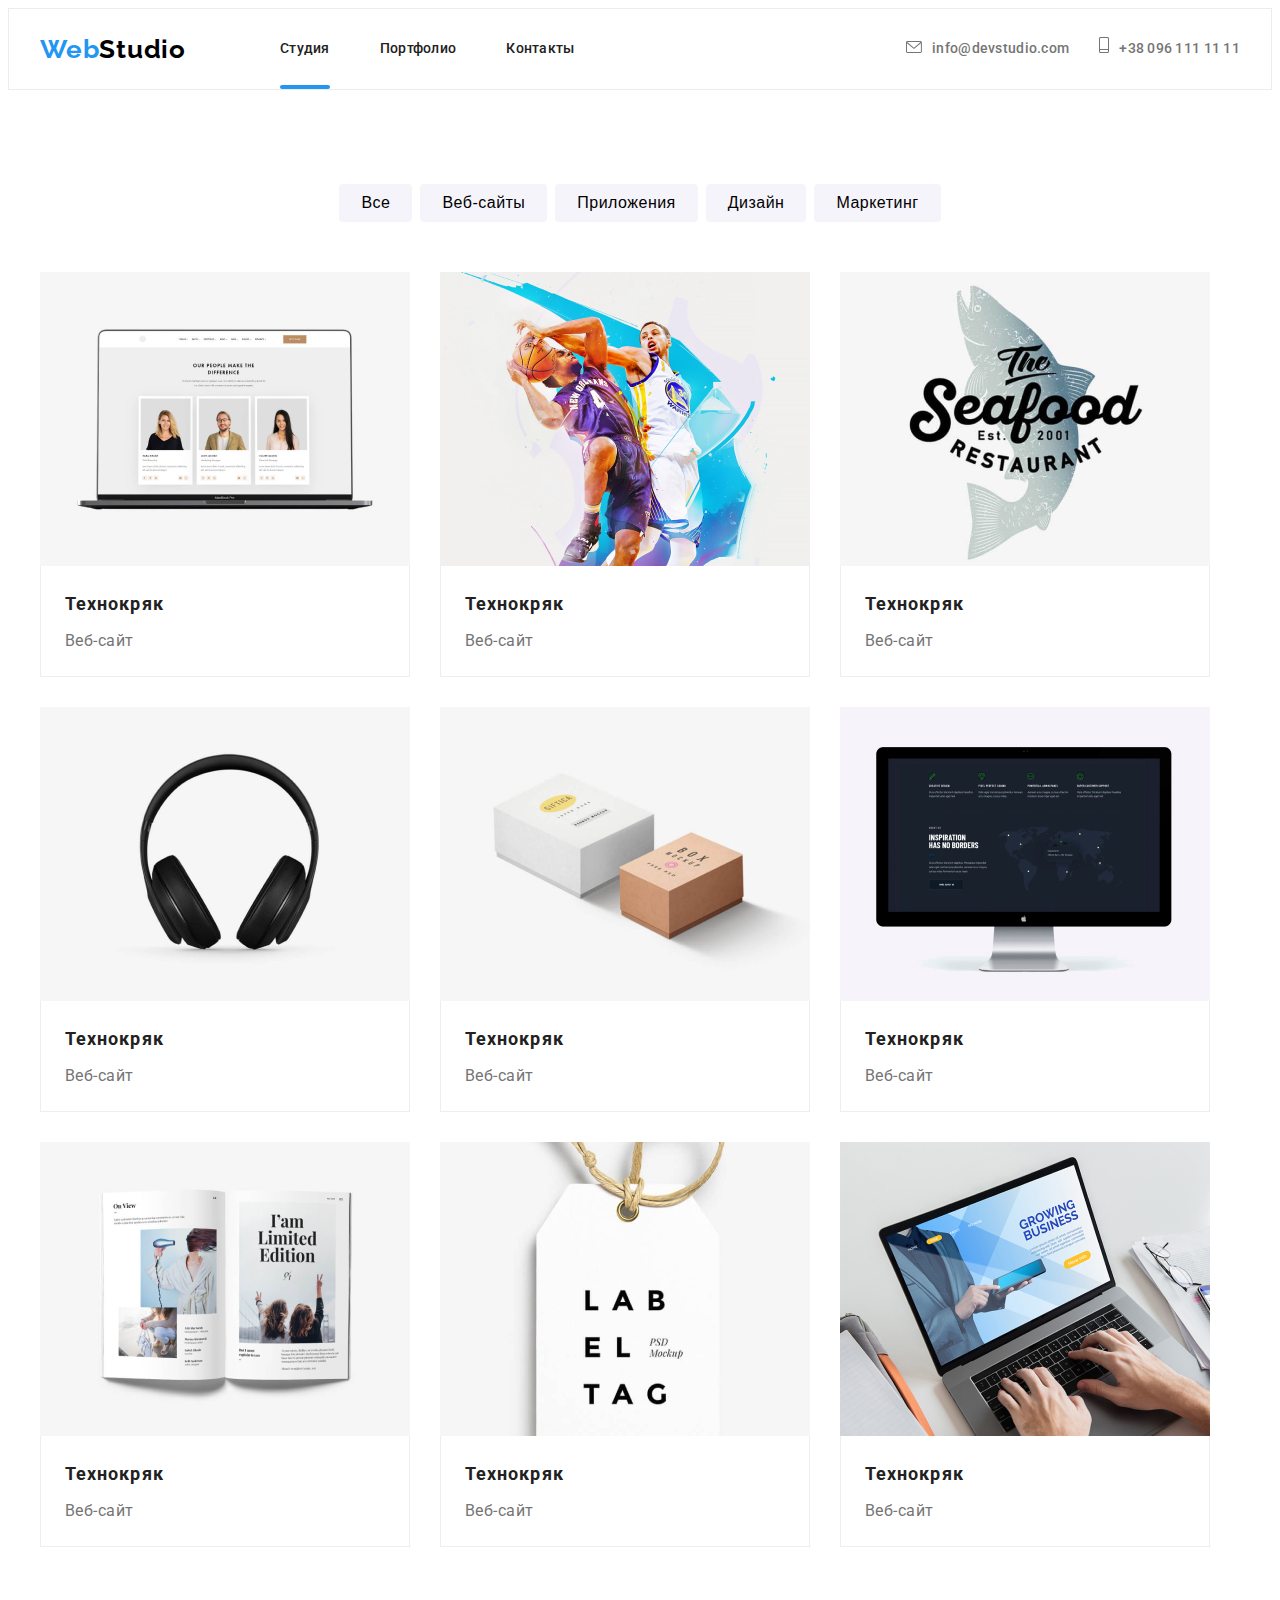
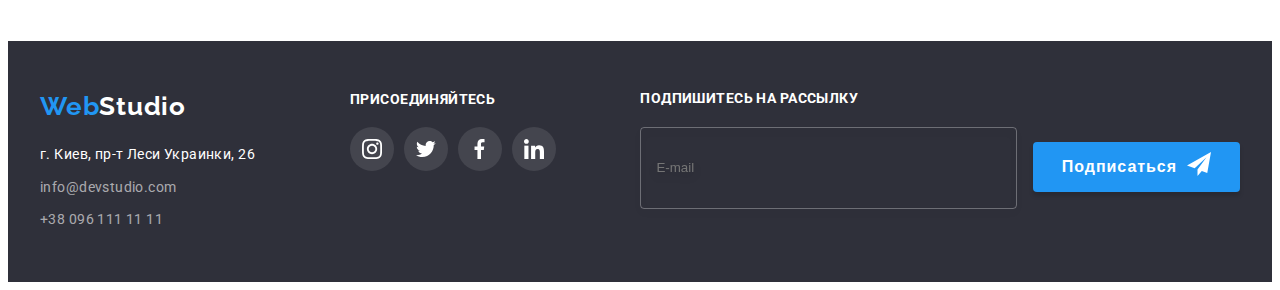
==== commit 91296ee9: "1" ====
--- a/portfolio.html
+++ b/portfolio.html
@@ -18,30 +18,31 @@
 </head>
 <body>
     <header class="header">
-        <div class="container header-container">
-            <a class="logo link" href="/">Web<span class="logo-header">Studio</span></a>
+        <div class="container header__container">
+            <a class="header__logo logo link" href="/">Web<span class="logo__black">Studio</span></a>
             <nav class="nav">
-    
-                <ul class="list">
-                    <li class="item">
-                        <a class="link " href="/">Студия</a>
-                    </li>
-                    <li class="item">
-                        <a class="link current" href="./portfolio.html">Портфолио</a>
-                    </li>
-                    <li class="item">
-                        <a class="link" href="#">Контакты</a>
+                <ul class="nav-list header__list list">
+                    <li class="nav-list__item">
+                        <a class="link nav-list__link nav-list__link--current" href="/">Студия</a>
+                    </li>
+                    <li class="nav-list__item">
+                        <a class="link nav-list__link" href="./portfolio.html">Портфолио</a>
+                    </li>
+                    <li class="nav-list__item">
+                        <a class="link nav-list__link" href="#">Контакты</a>
                     </li>
                 </ul>
             </nav>
-            <ul class="list header-contacts ">
-                <li class="item">
-                    <a class="link" href="mailto:info@devstudio.com"><svg class="icon" width="16" height="12">
+            <ul class="list header__list header-contacts">
+                <li class="header-contacts__item">
+                    <a class="link header-contacts__link" href="mailto:info@devstudio.com"><svg
+                            class="header-contacts__icon" width="16" height="12">
                             <use href="./images/icons.svg#icon-envelope"></use>
                         </svg>info@devstudio.com</a>
                 </li>
-                <li class="item">
-                    <a class="link" href="tel:+380961111111"><svg class="icon" width="10" height="16">
+                <li class="header-contacts__item">
+                    <a class="link header-contacts__link" href="tel:+380961111111"><svg class="header-contacts__icon"
+                            width="10" height="16">
                             <use href="./images/icons.svg#icon-phone"></use>
                         </svg>+38 096 111 11 11</a>
                 </li>
@@ -50,169 +51,169 @@
     </header>
     <main>
         <section class="portfolio">
-            <div class="container buttons-container">
+            <div class="portfolio__container container button-box">
                 <h1 class="visually-hidden">Портфолио</h1>
-                <ul class="buttons-list list">
-                    <li class="item">
-                        <button class="button" type="button">Все</button>
-                    </li>
-                    <li class="item">
-                        <button class="button" type="button">Веб-сайты</button>
-                    </li>
-                    <li class="item">
-                        <button class="button" type="button">Приложения</button>
-                    </li>
-                    <li class="item">
-                        <button class="button" type="button">Дизайн</button>
-                    </li>
-                    <li class="item">
-                        <button class="button" type="button">Маркетинг</button>
+                <ul class="button-box__list list">
+                    <li class="button-box__item">
+                        <button class="button-box__button button" type="button">Все</button>
+                    </li>
+                    <li class="button-box__item">
+                        <button class="button-box__button button" type="button">Веб-сайты</button>
+                    </li>
+                    <li class="button-box__item">
+                        <button class="button-box__button button" type="button">Приложения</button>
+                    </li>
+                    <li class="button-box__item">
+                        <button class="button-box__button button" type="button">Дизайн</button>
+                    </li>
+                    <li class="button-box__item">
+                        <button class="button-box__button button" type="button">Маркетинг</button>
                     </li>
                 </ul>
             </div>
-            <div class="container">
-                <ul class="list cards">
-                    <li class="item card">
-                        <a class="link" href="#">
-                            <div class="img-wrap">
+            <div class="portfolio__container container card-box">
+                <ul class="card-box__list list">
+                    <li class="card-box__item">
+                        <a class="link card-box__link" href="#">
+                            <div class="card-box__img-wrap">
                                 <img src="images/portfolio1.jpg" alt="web-site example" width="370px" height="294" />
-                                <p class="overlay-text">
-                                    Технокряк это современная площадка распространения коронавируса.
-                                    Компании используют эту платформу для цифрового
-                                    шпионажа и атак на защищённые сервера конкурентов.
-                                </p>
-                            </div>
-                            <div class="info">
-                                <h2 class="title">Технокряк</h2>
-                                <p class="text">Веб-сайт</p>
-                            </div>
-                        </a>
-                    </li>
-                    <li class="item card">
-                        <a href="#" class="link">
-                            <div class="img-wrap">
+                                <p class="card-box__overlay-text">
+                                    Технокряк это современная площадка распространения коронавируса.
+                                    Компании используют эту платформу для цифрового
+                                    шпионажа и атак на защищённые сервера конкурентов.
+                                </p>
+                            </div>
+                            <div class="card-box__info">
+                                <h2 class="title card-box__title">Технокряк</h2>
+                                <p class="card-box__text">Веб-сайт</p>
+                            </div>
+                        </a>
+                    </li>
+                    <li class="card-box__item">
+                        <a class="link card-box__link" href="#">
+                            <div class="card-box__img-wrap">
                                 <img src="images/portfolio2.jpg" alt="web-site example" width="370px" height="294" />
-                                <p class="overlay-text">
-                                    Технокряк это современная площадка распространения коронавируса.
-                                    Компании используют эту платформу для цифрового
-                                    шпионажа и атак на защищённые сервера конкурентов.
-                                </p>
-                            </div>
-                            <div class="info">
-                                <h2 class="title">Постер New Orlean vs Golden Star</h2>
-                                <p class="text">Дизайн</p>
-                            </div>
-                        </a>
-                    </li>
-                    <li class="item card">
-                        <a href="#" class="link">
-                            <div class="img-wrap">
+                                <p class="card-box__overlay-text">
+                                    Технокряк это современная площадка распространения коронавируса.
+                                    Компании используют эту платформу для цифрового
+                                    шпионажа и атак на защищённые сервера конкурентов.
+                                </p>
+                            </div>
+                            <div class="card-box__info">
+                                <h2 class="title card-box__title">Технокряк</h2>
+                                <p class="card-box__text">Веб-сайт</p>
+                            </div>
+                        </a>
+                    </li>
+                    <li class="card-box__item">
+                        <a class="link card-box__link" href="#">
+                            <div class="card-box__img-wrap">
                                 <img src="images/portfolio3.jpg" alt="web-site example" width="370px" height="294" />
-                                <p class="overlay-text">
-                                    Технокряк это современная площадка распространения коронавируса.
-                                    Компании используют эту платформу для цифрового
-                                    шпионажа и атак на защищённые сервера конкурентов.
-                                </p>
-                            </div>
-                            <div class="info">
-                                <h2 class="title">Ресторан Seafood</h2>
-                                <p class="text">Приложение</p>
-                            </div>
-                        </a>
-                    </li>
-                    <li class="item card">
-                        <a href="#" class="link">
-                            <div class="img-wrap">
+                                <p class="card-box__overlay-text">
+                                    Технокряк это современная площадка распространения коронавируса.
+                                    Компании используют эту платформу для цифрового
+                                    шпионажа и атак на защищённые сервера конкурентов.
+                                </p>
+                            </div>
+                            <div class="card-box__info">
+                                <h2 class="title card-box__title">Технокряк</h2>
+                                <p class="card-box__text">Веб-сайт</p>
+                            </div>
+                        </a>
+                    </li>
+                    <li class="card-box__item">
+                        <a class="link card-box__link" href="#">
+                            <div class="card-box__img-wrap">
                                 <img src="images/portfolio4.jpg" alt="web-site example" width="370px" height="294" />
-                                <p class="overlay-text">
-                                    Технокряк это современная площадка распространения коронавируса.
-                                    Компании используют эту платформу для цифрового
-                                    шпионажа и атак на защищённые сервера конкурентов.
-                                </p>
-                            </div>
-                            <div class="info">
-                                <h2 class="title">Проект Prime</h2>
-                                <p class="text">Маркетинг</p>
-                            </div>
-                        </a>
-                    </li>
-                    <li class="item card">
-                        <a href="#" class="link">
-                            <div class="img-wrap">
+                                <p class="card-box__overlay-text">
+                                    Технокряк это современная площадка распространения коронавируса.
+                                    Компании используют эту платформу для цифрового
+                                    шпионажа и атак на защищённые сервера конкурентов.
+                                </p>
+                            </div>
+                            <div class="card-box__info">
+                                <h2 class="title card-box__title">Технокряк</h2>
+                                <p class="card-box__text">Веб-сайт</p>
+                            </div>
+                        </a>
+                    </li>
+                    <li class="card-box__item">
+                        <a class="link card-box__link" href="#">
+                            <div class="card-box__img-wrap">
                                 <img src="images/portfolio5.jpg" alt="web-site example" width="370px" height="294" />
-                                <p class="overlay-text">
-                                    Технокряк это современная площадка распространения коронавируса.
-                                    Компании используют эту платформу для цифрового
-                                    шпионажа и атак на защищённые сервера конкурентов.
-                                </p>
-                            </div>
-                            <div class="info">
-                                <h2 class="title">Проект Boxes</h2>
-                                <p class="text">Приложение</p>
-                            </div>
-                        </a>
-                    </li>
-                    <li class="item card">
-                        <a href="#" class="link">
-                            <div class="img-wrap">
+                                <p class="card-box__overlay-text">
+                                    Технокряк это современная площадка распространения коронавируса.
+                                    Компании используют эту платформу для цифрового
+                                    шпионажа и атак на защищённые сервера конкурентов.
+                                </p>
+                            </div>
+                            <div class="card-box__info">
+                                <h2 class="title card-box__title">Технокряк</h2>
+                                <p class="card-box__text">Веб-сайт</p>
+                            </div>
+                        </a>
+                    </li>
+                    <li class="card-box__item">
+                        <a class="link card-box__link" href="#">
+                            <div class="card-box__img-wrap">
                                 <img src="images/portfolio6.jpg" alt="web-site example" width="370px" height="294" />
-                                <p class="overlay-text">
-                                    Технокряк это современная площадка распространения коронавируса.
-                                    Компании используют эту платформу для цифрового
-                                    шпионажа и атак на защищённые сервера конкурентов.
-                                </p>
-                            </div>
-                            <div class="info">
-                                <h2 class="title">Inspiration has no Borders</h2>
-                                <p class="text">Веб-сайт</p>
-                            </div>
-                        </a>
-                    </li>
-                    <li class="item card">
-                        <a href="#" class="link">
-                            <div class="img-wrap">
+                                <p class="card-box__overlay-text">
+                                    Технокряк это современная площадка распространения коронавируса.
+                                    Компании используют эту платформу для цифрового
+                                    шпионажа и атак на защищённые сервера конкурентов.
+                                </p>
+                            </div>
+                            <div class="card-box__info">
+                                <h2 class="title card-box__title">Технокряк</h2>
+                                <p class="card-box__text">Веб-сайт</p>
+                            </div>
+                        </a>
+                    </li>
+                    <li class="card-box__item">
+                        <a class="link card-box__link" href="#">
+                            <div class="card-box__img-wrap">
                                 <img src="images/portfolio7.jpg" alt="web-site example" width="370px" height="294" />
-                                <p class="overlay-text">
-                                    Технокряк это современная площадка распространения коронавируса.
-                                    Компании используют эту платформу для цифрового
-                                    шпионажа и атак на защищённые сервера конкурентов.
-                                </p>
-                            </div>
-                            <div class="info">
-                                <h2 class="title">Издание Limited Edition</h2>
-                                <p class="text">Дизайн</p>
-                            </div>
-                        </a>
-                    </li>
-                    <li class="item card">
-                        <a href="#" class="link">
-                            <div class="img-wrap">
+                                <p class="card-box__overlay-text">
+                                    Технокряк это современная площадка распространения коронавируса.
+                                    Компании используют эту платформу для цифрового
+                                    шпионажа и атак на защищённые сервера конкурентов.
+                                </p>
+                            </div>
+                            <div class="card-box__info">
+                                <h2 class="title card-box__title">Технокряк</h2>
+                                <p class="card-box__text">Веб-сайт</p>
+                            </div>
+                        </a>
+                    </li>
+                    <li class="card-box__item">
+                        <a class="link card-box__link" href="#">
+                            <div class="card-box__img-wrap">
                                 <img src="images/portfolio8.jpg" alt="web-site example" width="370px" height="294" />
-                                <p class="overlay-text">
-                                    Технокряк это современная площадка распространения коронавируса.
-                                    Компании используют эту платформу для цифрового
-                                    шпионажа и атак на защищённые сервера конкурентов.
-                                </p>
-                            </div>
-                            <div class="info">
-                                <h2 class="title">Проект LAB</h2>
-                                <p class="text">Маркетинг</p>
-                            </div>
-                        </a>
-                    </li>
-                    <li class="item card">
-                        <a href="#" class="link">
-                            <div class="img-wrap">
+                                <p class="card-box__overlay-text">
+                                    Технокряк это современная площадка распространения коронавируса.
+                                    Компании используют эту платформу для цифрового
+                                    шпионажа и атак на защищённые сервера конкурентов.
+                                </p>
+                            </div>
+                            <div class="card-box__info">
+                                <h2 class="title card-box__title">Технокряк</h2>
+                                <p class="card-box__text">Веб-сайт</p>
+                            </div>
+                        </a>
+                    </li>
+                    <li class="card-box__item">
+                        <a class="link card-box__link" href="#">
+                            <div class="card-box__img-wrap">
                                 <img src="images/portfolio9.jpg" alt="web-site example" width="370px" height="294" />
-                                <p class="overlay-text">
-                                    Технокряк это современная площадка распространения коронавируса.
-                                    Компании используют эту платформу для цифрового
-                                    шпионажа и атак на защищённые сервера конкурентов.
-                                </p>
-                            </div>
-                            <div class="info">
-                                <h2 class="title">Growing Business</h2>
-                                <p class="text">Приложение</p>
+                                <p class="card-box__overlay-text">
+                                    Технокряк это современная площадка распространения коронавируса.
+                                    Компании используют эту платформу для цифрового
+                                    шпионажа и атак на защищённые сервера конкурентов.
+                                </p>
+                            </div>
+                            <div class="card-box__info">
+                                <h2 class="title card-box__title">Технокряк</h2>
+                                <p class="card-box__text">Веб-сайт</p>
                             </div>
                         </a>
                     </li>
@@ -221,70 +222,73 @@
         </section>
     </main>
     <footer class="footer">
-        <div class="container">
-            <div class="footer-contacts">
-                <a class="logo link" href="/">Web<span class="logo-footer">Studio</span></a>
-                <address>
-                    <ul class="list contact-list">
-                        <li class="item">
-                            <a class="link" href="https://goo.gl/maps/MKQ6ixuW8aqWwScH6">г. Киев, пр-т Леси Украинки, 26</a>
-                        </li>
-                        <li class="item">
-                            <a class="link" href="mailto:info@devstudio.com">info@devstudio.com</a>
-                        </li>
-                        <li class="item">
-                            <a class="link" href="tel:+380961111111">+38 096 111 11 11</a>
+            <div class="footer__container container">
+                <div class="footer__contacts">
+                    <a class="footer__logo logo link" href="/">Web<span class="logo__white">Studio</span></a>
+                    <address class="footer__address address">
+                        <ul class="list address__list">
+                            <li class="address__item">
+                                <a class="address__link address__mapping link" href="https://goo.gl/maps/MKQ6ixuW8aqWwScH6">г. Киев, пр-т Леси Украинки, 26</a>
+                            </li>
+                            <li class="address__item">
+                                <a class="address__link link" href="mailto:info@devstudio.com">info@devstudio.com</a>
+                            </li>
+                            <li class="address__item">
+                                <a class="address__link link" href="tel:+380961111111">+38 096 111 11 11</a>
+                            </li>
+                        </ul>
+                    </address>
+                </div>
+                <div class="footer__social-box social-box">
+                    <p class="social-box__text">присоединяйтесь</p>
+                    <ul class="list footer__social social">
+                        <li class="social__item">
+                            <a class="social__link social__link--footer" href="https://www.instagram.com/" target="_blank" rel="noopener noreferrer">
+                                <svg class="social__icon social__icon--footer" width="20" height="20">
+                                    <use href="./images/icons.svg#icon-instagram"></use>
+                                </svg>
+                            </a>
+                        </li>
+                        <li class="social__item">
+                            <a class="social__link social__link--footer" href="https://www.twitter.com/" target="_blank" rel="noopener noreferrer">
+                                <svg class="social__icon social__icon--footer" width="20" height="20">
+                                    <use href="./images/icons.svg#icon-twitter"></use>
+                                </svg>
+                            </a>
+                        </li>
+                        <li class="social__item">
+                            <a class="social__link social__link--footer" href="https://www.facebook.com/" target="_blank" rel="noopener noreferrer">
+                                <svg class="social__icon social__icon--footer" width="20" height="20">
+                                    <use href="./images/icons.svg#icon-facebook"></use>
+                                </svg>
+                            </a>
+                        </li>
+                        <li class="social__item">
+                            <a class="social__link social__link--footer " href="https://www.linkedin.com/" target="_blank" rel="noopener noreferrer">
+                                <svg class="social__icon social__icon--footer" width="20" height="20">
+                                    <use href="./images/icons.svg#icon-linkedin"></use>
+                                </svg>
+                            </a>
                         </li>
                     </ul>
-                </address>
+                </div>
+                <div class="footer__join-box join">
+                    <p class="join__text">Подпишитесь на рассылку</p>
+                    <form class="join__mail">
+                        <label class="join__mail-field">
+                            <input type="email" 
+                            name="mail" 
+                            class="join__mail-input" 
+                            placeholder="E-mail"/>
+                        </label>
+                        <button type="join__submit" class="button join__submit">Подписаться
+                            <svg class="join__icon" width="24" height="24">
+                                <use href="./images/icons.svg#icon-send"></use>
+                            </svg>
+                        </button>
+                    </form>
+                </div>
             </div>
-            <div class="footer-social-box">
-                <p class="text">присоединяйтесь</p>
-                <ul class="list footer-social">
-                    <li class="item">
-                        <a class="link" href="https://www.instagram.com/" target="_blank" rel="noopener noreferrer">
-                            <svg class="icon" width="20" height="20">
-                                <use href="./images/icons.svg#icon-instagram"></use>
-                            </svg>
-                        </a>
-                    </li>
-                    <li class="item">
-                        <a class="link" href="https://www.twitter.com/" target="_blank" rel="noopener noreferrer">
-                            <svg class="icon" width="20" height="20">
-                                <use href="./images/icons.svg#icon-twitter"></use>
-                            </svg>
-                        </a>
-                    </li>
-                    <li class="item">
-                        <a class="link" href="https://www.facebook.com/" target="_blank" rel="noopener noreferrer">
-                            <svg class="icon" width="20" height="20">
-                                <use href="./images/icons.svg#icon-facebook"></use>
-                            </svg>
-                        </a>
-                    </li>
-                    <li class="item">
-                        <a class="link" href="https://www.linkedin.com/" target="_blank" rel="noopener noreferrer">
-                            <svg class="icon" width="20" height="20">
-                                <use href="./images/icons.svg#icon-linkedin"></use>
-                            </svg>
-                        </a>
-                    </li>
-                </ul>
-            </div>
-            <div class="footer-input">
-                <p class="join">Подпишитесь на рассылку</p>
-                <form class="mail">
-                    <label class="mail-field">
-                        <input type="email" name="mail" class="mail-input" placeholder="E-mail" />
-                    </label>
-                    <button type="submit" class="button submit">Подписаться
-                        <svg class="submit-icon" width="24" height="24">
-                            <use href="./images/icons.svg#icon-send"></use>
-                        </svg>
-                    </button>
-                </form>
-            </div>
-        </div>
-    </footer>
+        </footer>
 </body>
 </html> --- a/css/main.css
+++ b/css/main.css
@@ -54,7 +54,7 @@
   border-radius: 4px;
 }
 
-.close {
+.modal__close {
   position: absolute;
   top: 8px;
   right: 8px;
@@ -70,11 +70,11 @@
   transition: fill 250ms cubic-bezier(0.4, 0, 0.2, 1);
 }
 
-.close:hover, .close:focus {
+.modal__close:hover, .modal__close:focus {
   fill: var(--accent-color);
 }
 
-.modal-title {
+.modal__title {
   font-weight: bold;
   font-size: 20px;
   line-height: 1.15;
@@ -84,7 +84,7 @@
   color: #212121;
 }
 
-.modal-input {
+.modal__input {
   outline: none;
   width: 100%;
   height: 40px;
@@ -96,7 +96,7 @@
   transition: border-color 250ms cubic-bezier(0.4, 0, 0.2, 1);
 }
 
-.modal-text {
+.modal__text {
   outline: none;
   width: 100%;
   height: 120px;
@@ -108,15 +108,15 @@
   transition: border-color 250ms cubic-bezier(0.4, 0, 0.2, 1);
 }
 
-.modal-field {
+.modal__field {
   margin-bottom: 10px;
 }
 
-.modal-field:last-child {
+.modal__field:last-child {
   margin-bottom: 20px;
 }
 
-.modal-label {
+.modal__label {
   display: block;
   margin-bottom: 4px;
   font-style: 12px;
@@ -125,11 +125,11 @@
   color: var(--primary-text-color);
 }
 
-.input-wrap {
+.modal__input-wrap {
   position: relative;
 }
 
-.modal-icon {
+.modal__icon {
   position: absolute;
   top: 50%;
   left: 15px;
@@ -137,16 +137,16 @@
   transition: fill 250ms cubic-bezier(0.4, 0, 0.2, 1);
 }
 
-.modal-input:focus,
-.modal-text:focus {
+.modal__input:focus + .modal__icon {
+  fill: var(--accent-color);
+}
+
+.modal__input:focus,
+.modal__text:focus {
   border-color: var(--accent-color);
 }
 
-.modal-input:focus + .modal-icon {
-  fill: var(--accent-color);
-}
-
-.modal-check-text {
+.modal__check-text {
   font-size: 14px;
   line-height: 1.71;
   letter-spacing: 0.03em;
@@ -157,7 +157,7 @@
   margin-bottom: 30px;
 }
 
-.modal-check-text::before {
+.modal__check-text::before {
   content: "";
   width: 16px;
   height: 15px;
@@ -167,29 +167,29 @@
   margin-right: 9px;
 }
 
-.modal-check:checked + .modal-check-text::before {
+.modal__check:checked + .modal__check-text::before {
   background-image: url(../images/check.svg);
   border: none;
   background-position: center;
   background-repeat: no-repeat;
 }
 
-.terms {
+.modal__terms {
   cursor: pointer;
   text-decoration: underline;
   color: var(--accent-color);
 }
 
-.modal-check {
-  text-align: center;
-}
-
-.modal-button-wrap {
-  display: flex;
-  justify-content: center;
-}
-
-.modal-button {
+.modal__check {
+  text-align: center;
+}
+
+.modal__button-wrap {
+  display: flex;
+  justify-content: center;
+}
+
+.modal__button {
   background: var(--accent-color);
   box-shadow: 0px 4px 4px rgba(0, 0, 0, 0.15);
   border: none;
@@ -205,7 +205,7 @@
   color: var(--address-color);
 }
 
-.modal-button:active {
+.modal__button:active {
   background: #188ce8;
 }
 
@@ -224,6 +224,61 @@
   line-height: 1.17;
 }
 
+.logo {
+  font-family: "Raleway", sans-serif;
+  font-weight: 700;
+  font-size: 26px;
+  line-height: 1.19;
+  color: var(--accent-color);
+  letter-spacing: 0.03em;
+  margin-right: 94px;
+}
+
+.logo__black {
+  color: var(--logo-up-color);
+}
+
+.logo__white {
+  color: var(--logo-down-color);
+}
+
+.social {
+  display: flex;
+  justify-content: center;
+}
+
+.social__item {
+  display: flex;
+  justify-content: center;
+  align-items: center;
+}
+
+.social__item:not(:last-child) {
+  margin-right: 10px;
+}
+
+.social__link {
+  display: flex;
+  align-items: center;
+  justify-content: center;
+  width: 44px;
+  height: 44px;
+  background-color: var(--address-color);
+  fill: #afb1b8;
+  transition: background-color 250ms cubic-bezier(0.4, 0, 0.2, 1), fill 250ms cubic-bezier(0.4, 0, 0.2, 1);
+  border-radius: 50%;
+}
+
+.social__link:hover, .social__link:focus {
+  background-color: var(--accent-color);
+  fill: var(--primary-bg-color);
+}
+
+.social__link--footer {
+  background-color: rgba(255, 255, 255, 0.1);
+  fill: var(--address-color);
+}
+
 body {
   color: var(--primary-text-color);
   background-color: var(--primary-bg-color);
@@ -231,6 +286,19 @@
   font-size: 14px;
   line-height: 1.71;
   letter-spacing: 0.03em;
+}
+
+img {
+  display: block;
+}
+
+.button {
+  border: none;
+  outline: none;
+}
+
+.link {
+  text-decoration: none;
 }
 
 ol,
@@ -252,56 +320,17 @@
   padding: 0;
 }
 
-img {
-  display: block;
-}
-
-.button {
-  border: none;
-  outline: none;
-}
-
-.link {
-  text-decoration: none;
-}
-
-.logo {
-  font-family: "Raleway", sans-serif;
-  font-weight: 700;
-  font-size: 26px;
-  line-height: 1.19;
-  color: var(--accent-color);
-  letter-spacing: 0.03em;
-  margin-right: 94px;
-}
-
-.logo-header {
-  color: var(--logo-up-color);
-}
-
-.logo-footer {
-  color: var(--logo-down-color);
-}
-
 .header {
   border: 1px solid #ececec;
 }
 
-.header-container {
+.header__container {
   display: flex;
   align-items: center;
   height: 80px;
 }
 
-.header-contacts {
-  margin-left: auto;
-}
-
-.nav {
-  display: flex;
-}
-
-.nav .link {
+.nav-list__link {
   font-weight: 500;
   font-size: 14px;
   line-height: 1.14;
@@ -312,7 +341,7 @@
   position: relative;
 }
 
-.nav .link.current::after {
+.nav-list__link--current::after {
   content: "";
   position: absolute;
   left: 0;
@@ -324,15 +353,23 @@
   border-radius: 2px;
 }
 
-.header .list {
-  display: flex;
-}
-
-.header .item:not(:last-child) {
+.header-contacts {
+  margin-left: auto;
+}
+
+.header-contacts__item:first-child {
+  margin-right: 30px;
+}
+
+.header__list {
+  display: flex;
+}
+
+.nav-list__item:not(:last-child) {
   margin-right: 50px;
 }
 
-.header-contacts .link {
+.header-contacts__link {
   font-weight: 500;
   font-size: 14px;
   line-height: 1.14;
@@ -347,15 +384,15 @@
   color: var(--accent-color);
 }
 
-.header-contacts .link:hover,
-.header-contacts .link:focus,
-.header-contacts .icon:hover,
-.header-contacts .icon:focus {
+.header-contacts__link:hover,
+.header-contacts__link:focus,
+.header-contacts__icon:hover,
+.header-contacts__icon:focus {
   color: var(--accent-color);
   --color2: var(--accent-color);
 }
 
-.header-contacts .icon {
+.header-contacts__icon {
   margin-right: 10px;
 }
 
@@ -366,14 +403,14 @@
   padding-bottom: 200px;
 }
 
-.hero .container {
+.hero__container {
   display: flex;
   justify-content: center;
   align-items: center;
   flex-direction: column;
 }
 
-.hero .title {
+.hero__title {
   color: var(--primary-bg-color);
   font-weight: 900;
   font-size: 44px;
@@ -384,7 +421,7 @@
   margin-bottom: 30px;
 }
 
-.hero .button {
+.hero__button {
   background: var(--accent-color);
   border-radius: 4px;
   color: var(--address-color);
@@ -398,11 +435,11 @@
   transition: background-color 250ms cubic-bezier(0.4, 0, 0.2, 1), background-color 250ms cubic-bezier(0.4, 0, 0.2, 1);
 }
 
-.hero .button:active {
+.hero__button:active {
   box-shadow: 0px 4px 4px rgba(0, 0, 0, 0.15);
 }
 
-.hero .button:hover, .hero .button:focus {
+.hero__button:hover, .hero__button:focus {
   background-color: var(--primary-bg-color);
   color: var(--accent-color);
 }
@@ -411,19 +448,19 @@
   padding-top: 94px;
 }
 
-.advantages .list {
-  display: flex;
-}
-
-.advantages .item {
+.advantages__list {
+  display: flex;
+}
+
+.advantages__item {
   width: 270px;
 }
 
-.advantages .item:not(:last-child) {
+.advantages__item:not(:last-child) {
   margin-right: 30px;
 }
 
-.advantages .title {
+.advantages__title {
   font-weight: bold;
   font-size: 14px;
   line-height: 1.14;
@@ -432,13 +469,13 @@
   margin-bottom: 10px;
 }
 
-.advantages .text {
+.advantages__text {
   font-size: 14px;
   line-height: 1.71;
   letter-spacing: 0.03em;
 }
 
-.icon-box {
+.advantages__icon-box {
   display: flex;
   width: 270px;
   height: 120px;
@@ -454,19 +491,16 @@
   padding-top: 94px;
 }
 
-.work .list {
-  display: flex;
-}
-
-.work .item {
+.work__list {
+  display: flex;
+}
+
+.work__item {
   margin-right: 30px;
-}
-
-.work .item {
   position: relative;
 }
 
-.work .text {
+.work__text {
   position: absolute;
   bottom: 0;
   left: 0;
@@ -485,7 +519,7 @@
   background: rgba(47, 48, 58, 0.8);
 }
 
-.work .title {
+.work__title {
   font-weight: bold;
   font-size: 36px;
   line-height: 1.16;
@@ -500,11 +534,11 @@
   padding-top: 94px;
 }
 
-.team .list {
-  display: flex;
-}
-
-.team .card {
+.team__list {
+  display: flex;
+}
+
+.cards__item {
   background-color: var(--primary-bg-color);
   box-shadow: 0px 1px 3px rgba(0, 0, 0, 0.12), 0px 1px 1px rgba(0, 0, 0, 0.14), 0px 2px 1px rgba(0, 0, 0, 0.2);
   border-radius: 0px 0px 4px 4px;
@@ -512,7 +546,7 @@
   margin-right: 30px;
 }
 
-.team .title {
+.team__title {
   font-weight: bold;
   font-size: 36px;
   line-height: 1.16;
@@ -521,7 +555,7 @@
   margin-bottom: 50px;
 }
 
-.team .list .title {
+.cards__title {
   font-weight: 500;
   font-size: 16px;
   line-height: 1.18;
@@ -531,7 +565,7 @@
   margin-top: 30px;
 }
 
-.team .text {
+.cards__text {
   font-size: 16px;
   line-height: 1.18;
   text-align: center;
@@ -539,46 +573,11 @@
   margin-bottom: 16px;
 }
 
-.team-social {
-  display: flex;
-  justify-content: center;
-}
-
-.team .item {
-  display: flex;
-  justify-content: center;
-  align-items: center;
-}
-
-.team .link {
-  width: 44px;
-  height: 44px;
-  background-color: var(--address-color);
-  fill: #afb1b8;
-  transition: background-color 250ms cubic-bezier(0.4, 0, 0.2, 1), fill 250ms cubic-bezier(0.4, 0, 0.2, 1);
-  border-radius: 50%;
-}
-
-.team .link:hover, .team .link:focus {
-  background-color: var(--accent-color);
-  fill: var(--primary-bg-color);
-}
-
-.team .item:not(:last-child) {
-  margin-right: 10px;
-}
-
-.team-social .link {
-  display: flex;
-  align-items: center;
-  justify-content: center;
-}
-
 .clients {
   padding: 94px 0;
 }
 
-.clients .title {
+.clients__title {
   font-weight: bold;
   font-size: 36px;
   line-height: 1.16;
@@ -587,16 +586,16 @@
   margin-bottom: 50px;
 }
 
-.clients .list {
-  display: flex;
-  justify-content: center;
-}
-
-.clients .item:not(:last-child) {
+.clients__list {
+  display: flex;
+  justify-content: center;
+}
+
+.clients__item:not(:last-child) {
   margin-right: 30px;
 }
 
-.clients .link {
+.clients__link {
   display: flex;
   width: 170px;
   height: 92px;
@@ -609,7 +608,7 @@
   transition: fill 250ms cubic-bezier(0.4, 0, 0.2, 1);
 }
 
-.clients .link:hover, .clients .link:focus {
+.clients__link:hover, .clients__link:focus {
   fill: var(--accent-color);
   border: 1px solid var(--accent-color);
 }
@@ -620,19 +619,19 @@
   padding-top: 50px;
 }
 
-.footer .container {
-  display: flex;
-}
-
-.footer-contacts {
+.footer__container {
+  display: flex;
+}
+
+.footer__contacts {
   margin-right: 70px;
 }
 
-.footer .list {
+.address__list {
   margin-top: 20px;
 }
 
-.footer .contact-list .link {
+.address__link {
   color: var(--address-secondary-color);
   font-family: Roboto;
   font-style: normal;
@@ -643,61 +642,33 @@
   transition: color 250ms cubic-bezier(0.4, 0, 0.2, 1);
 }
 
-.footer .item:not(:last-child) {
+.address__link:hover, .address__link:focus {
+  color: var(--accent-color);
+}
+
+.address__item:not(:last-child) {
   margin-bottom: 9px;
 }
 
-.link.adress {
-  color: var(--address-color);
-}
-
-.footer .list .link:hover,
-.footer .list .link:focus {
-  color: var(--accent-color);
-}
-
-.footer-social-box .text {
+.address__mapping {
+  color: var(--address-color);
+}
+
+.social-box__text {
   font-weight: bold;
   font-size: 14px;
   line-height: 16px;
   letter-spacing: 0.03em;
   text-transform: uppercase;
   color: var(--address-color);
-}
-
-.footer-social {
-  display: flex;
-}
-
-.footer-social .icon {
-  fill: var(--address-color);
-}
-
-.footer-social .link {
-  width: 44px;
-  height: 44px;
-  display: flex;
-  align-items: center;
-  justify-content: center;
-  background: rgba(255, 255, 255, 0.1);
-  border-radius: 50%;
-  transition: background-color 250ms cubic-bezier(0.4, 0, 0.2, 1), fill 250ms cubic-bezier(0.4, 0, 0.2, 1);
-}
-
-.footer-social .item:not(:last-child) {
-  margin-right: 10px;
-}
-
-.footer-social .link:hover,
-.footer-social .link:focus {
-  background-color: var(--accent-color);
-}
-
-.footer-input {
+  margin-bottom: 20px;
+}
+
+.join {
   margin-left: auto;
 }
 
-.join {
+.join__text {
   font-weight: bold;
   font-size: 14px;
   line-height: 1.14;
@@ -707,7 +678,7 @@
   color: var(--address-color);
 }
 
-.mail-input {
+.join__mail-input {
   border: 1px solid rgba(255, 255, 255, 0.3);
   filter: drop-shadow(0px 4px 4px rgba(0, 0, 0, 0.15));
   border-radius: 4px;
@@ -721,7 +692,7 @@
   height: 50px;
 }
 
-.submit {
+.join__submit {
   background-color: var(--accent-color);
   box-shadow: 0px 4px 4px rgba(0, 0, 0, 0.15);
   border-radius: 4px;
@@ -737,21 +708,20 @@
   transition: color 250ms cubic-bezier(0.4, 0, 0.2, 1), background-color 250ms cubic-bezier(0.4, 0, 0.2, 1);
 }
 
-.submit-icon {
+.join__submit:hover, .join__submit:focus {
+  background-color: var(--primary-bg-color);
+  color: var(--accent-color);
+}
+
+.join__icon {
   margin-left: 10px;
   fill: var(--primary-bg-color);
   transition: fill 250ms cubic-bezier(0.4, 0, 0.2, 1);
 }
 
-.submit:hover .submit-icon,
-.submit:focus .submit-icon {
+.join__submit:hover .join__icon,
+.join__submit:focus .join__icon {
   fill: var(--accent-color);
-}
-
-.submit:hover,
-.submit:focus {
-  background-color: var(--primary-bg-color);
-  color: var(--accent-color);
 }
 
 .portfolio {
@@ -759,20 +729,16 @@
   padding-bottom: 94px;
 }
 
-.buttons-list {
-  display: flex;
-  justify-content: center;
-}
-
-.buttons-container {
+.button-box {
   margin-bottom: 50px;
 }
 
-.buttons-list .item:not(:last-child) {
-  margin-right: 8px;
-}
-
-.portfolio .button {
+.button-box__list {
+  display: flex;
+  justify-content: center;
+}
+
+.button-box__button {
   background-color: var(--secondary-bg-color);
   border-radius: 4px;
   padding: 6px 22px;
@@ -784,19 +750,22 @@
   transition: background-color 250ms cubic-bezier(0.4, 0, 0.2, 1), color 250ms cubic-bezier(0.4, 0, 0.2, 1), box-shadow 250ms cubic-bezier(0.4, 0, 0.2, 1);
 }
 
-.portfolio .button:hover,
-.portfolio .button:focus {
+.button-box__button:hover, .button-box__button:focus {
   color: var(--address-color);
   background-color: var(--accent-color);
   box-shadow: 0px 3px 1px rgba(0, 0, 0, 0.1), 0px 1px 2px rgba(0, 0, 0, 0.08), 0px 2px 2px rgba(0, 0, 0, 0.12);
 }
 
-.portfolio .cards {
+.button-box__item:not(:last-child) {
+  margin-right: 8px;
+}
+
+.card-box__list {
   display: flex;
   flex-wrap: wrap;
 }
 
-.portfolio .title {
+.card-box__title {
   font-weight: bold;
   font-size: 18px;
   line-height: 2;
@@ -804,24 +773,36 @@
   margin-bottom: 4px;
 }
 
-.portfolio .text {
+.card-box__text {
   font-size: 16px;
   line-height: 1.87;
   letter-spacing: 0.03em;
   color: var(--primary-text-color);
 }
 
-.img-wrap {
+.card-box__img-wrap {
   position: relative;
   overflow: hidden;
 }
 
-.portfolio .card {
+.card-box__item {
   transition: box-shadow 250ms cubic-bezier(0.4, 0, 0.2, 1);
   width: 370px;
 }
 
-.overlay-text {
+.card-box__item:hover, .card-box__item:focus {
+  box-shadow: 0px 1px 1px rgba(0, 0, 0, 0.12), 0px 4px 4px rgba(0, 0, 0, 0.06), 1px 4px 6px rgba(0, 0, 0, 0.16);
+}
+
+.card-box__item:not(:nth-child(3n + 3)) {
+  margin-right: 30px;
+}
+
+.card-box__item:not(:nth-last-child(-n + 3)) {
+  margin-bottom: 30px;
+}
+
+.card-box__overlay-text {
   position: absolute;
   top: 0;
   left: 0;
@@ -835,27 +816,14 @@
   transition: transform 250ms cubic-bezier(0.4, 0, 0.2, 1);
 }
 
-.portfolio .card:hover,
-.portfolio .card:focus {
-  box-shadow: 0px 1px 1px rgba(0, 0, 0, 0.12), 0px 4px 4px rgba(0, 0, 0, 0.06), 1px 4px 6px rgba(0, 0, 0, 0.16);
-}
-
-.portfolio .card:hover .overlay-text {
+.card-box__item:hover .card-box__overlay-text {
   transform: translateY(0);
 }
 
-.info {
+.card-box__info {
   padding: 20px 24px;
   border-right: 1px solid #eeeeee;
   border-left: 1px solid #eeeeee;
   border-bottom: 1px solid #eeeeee;
 }
-
-.portfolio .card:not(:nth-child(3n + 3)) {
-  margin-right: 30px;
-}
-
-.portfolio .card:not(:nth-last-child(-n + 3)) {
-  margin-bottom: 30px;
-}
 /*# sourceMappingURL=main.css.map */